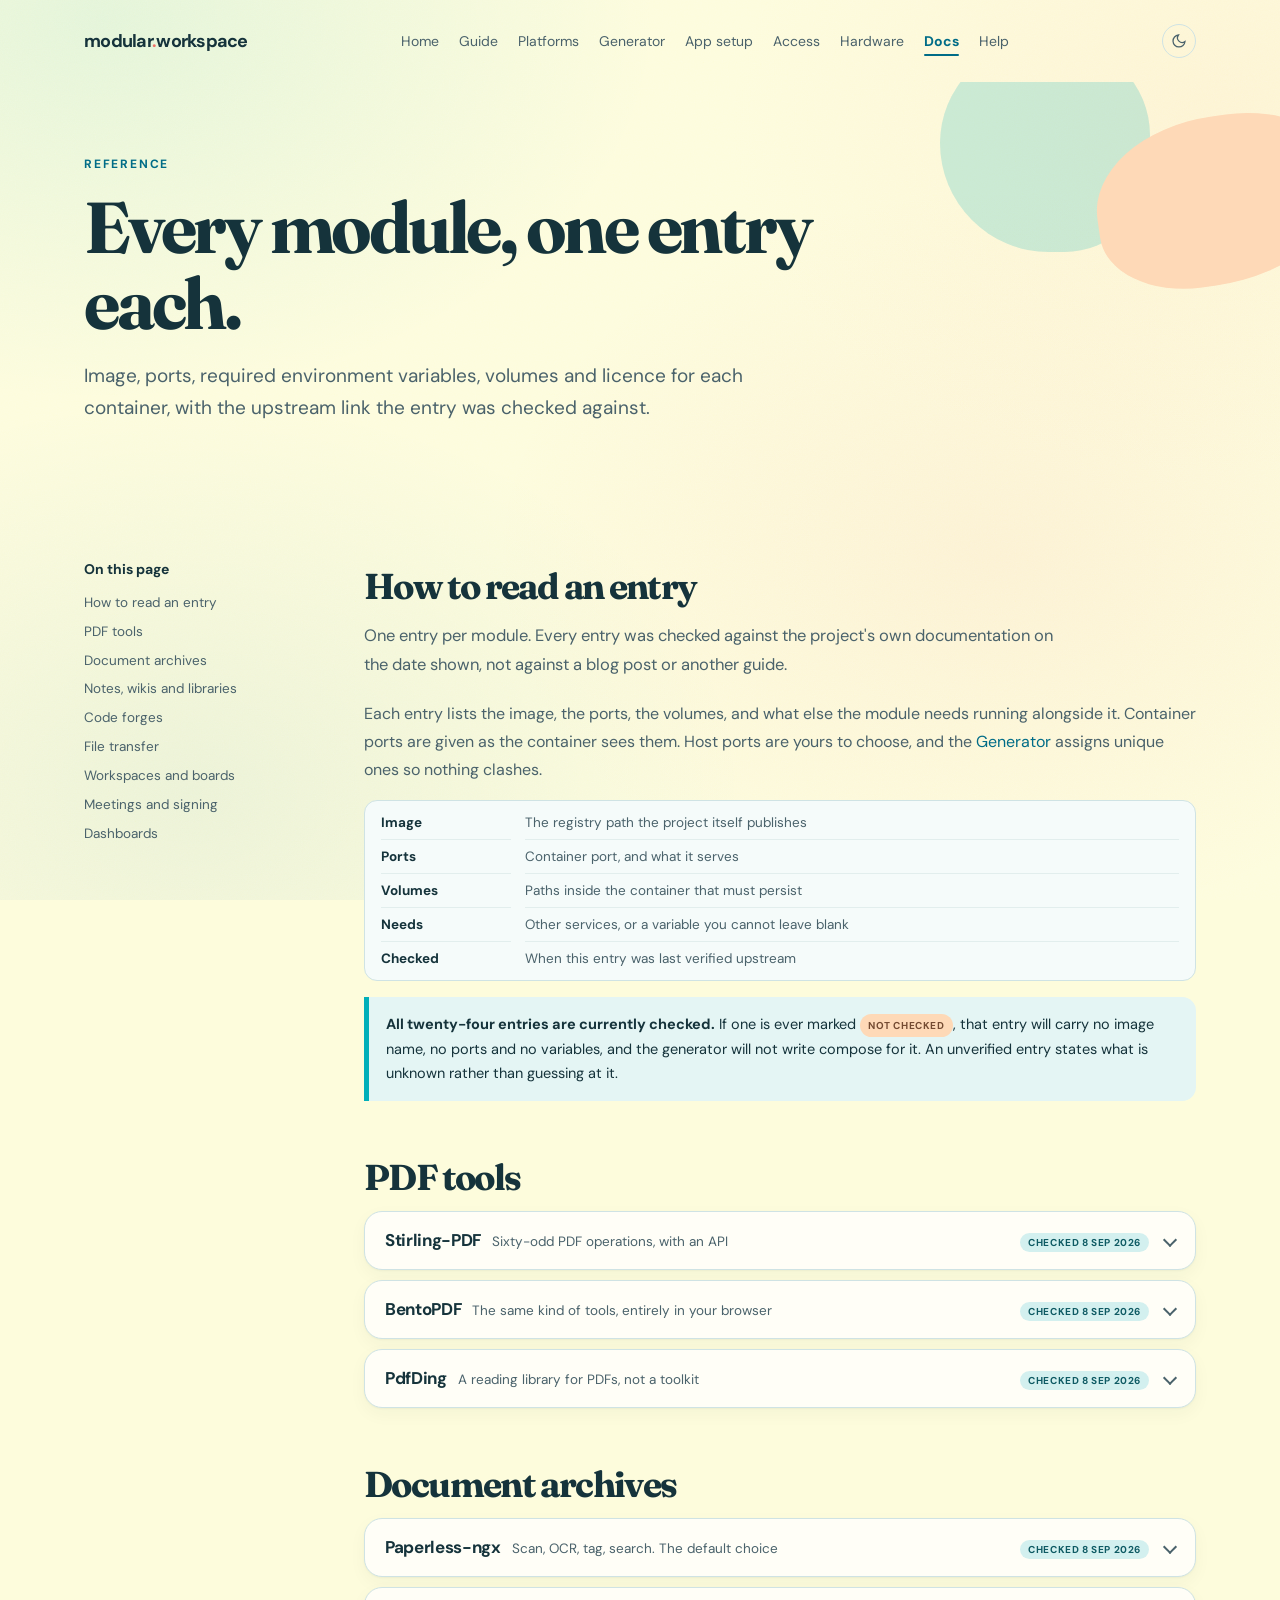
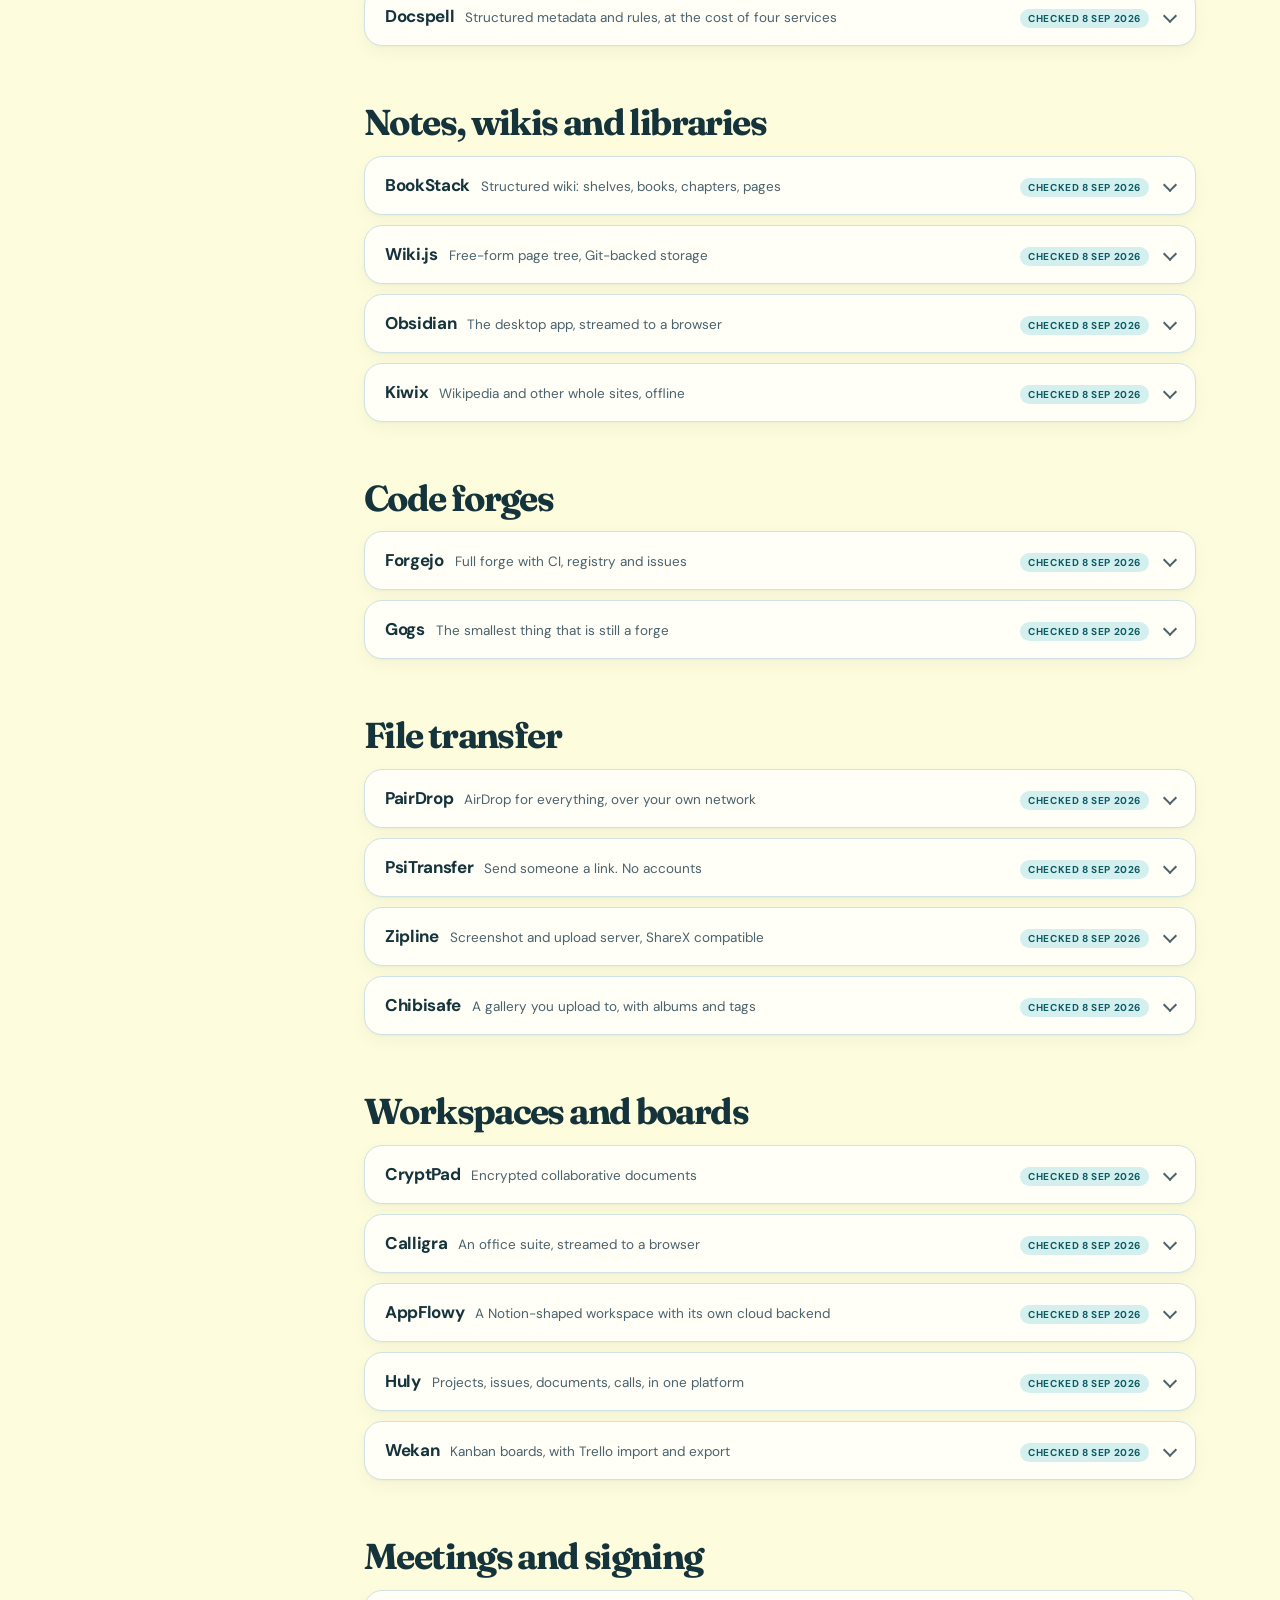
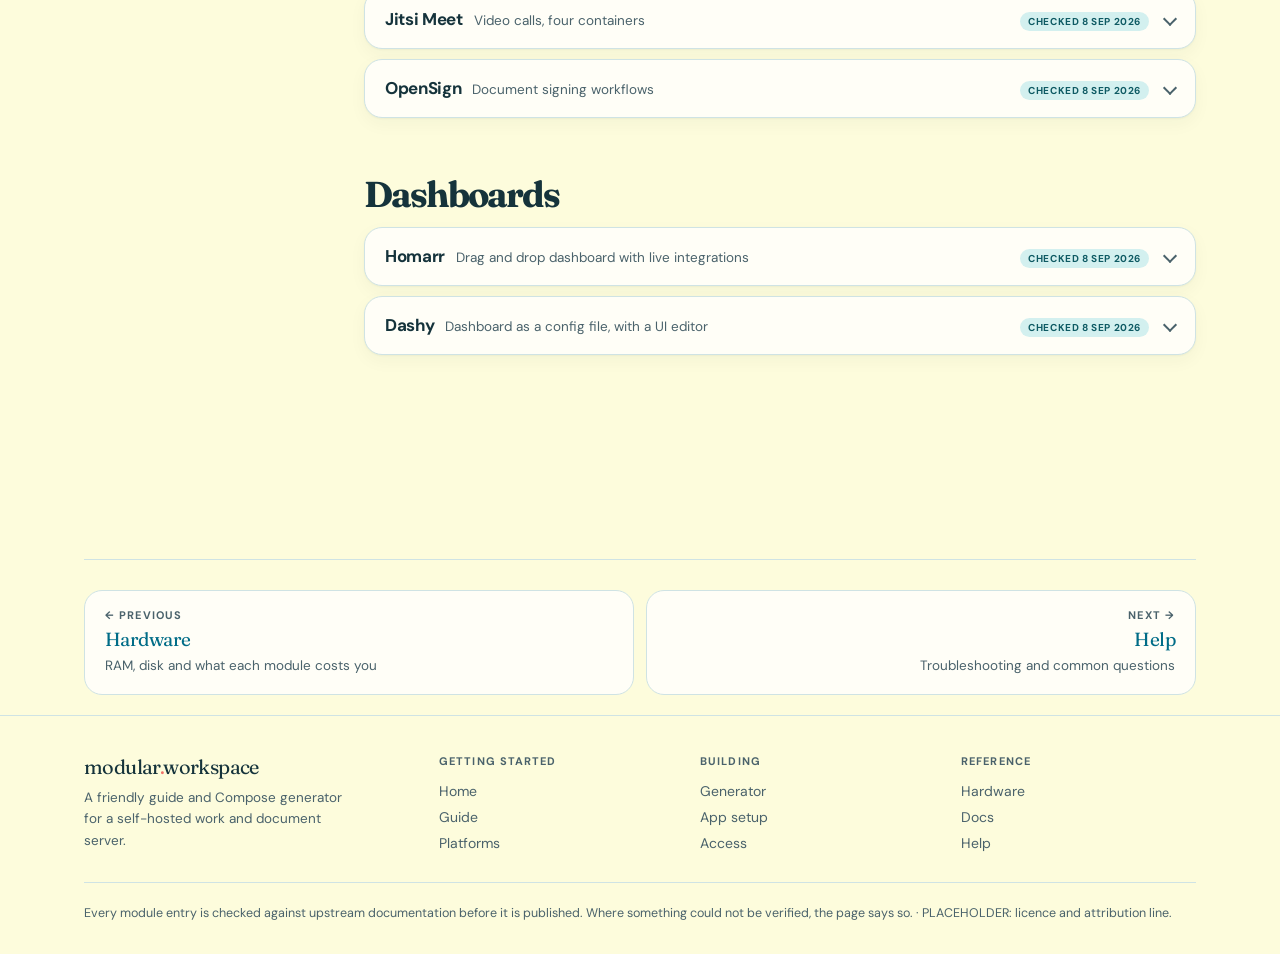
==== documentation.html @ a7542879 "Add files via upload" ====
<!doctype html>
<html lang="en">
<head>
<meta charset="utf-8"><meta name="viewport" content="width=device-width,initial-scale=1">
<title>Documentation · Modular Workspace Server</title>
<meta name="description" content="Image, ports, required environment variables, volumes and licence for each container, with the upstream link the entry was checked against.">
<link rel="canonical" href="https://USER.github.io/REPO/documentation.html">
<meta property="og:type" content="website">
<meta property="og:site_name" content="Modular Workspace Server">
<meta property="og:title" content="Documentation · Modular Workspace Server">
<meta property="og:description" content="Image, ports, required environment variables, volumes and licence for each container, with the upstream link the entry was checked against.">
<meta property="og:url" content="https://USER.github.io/REPO/documentation.html">
<meta name="twitter:card" content="summary">
<meta name="theme-color" content="#006C87">
<link rel="icon" href="data:image/svg+xml,%3Csvg xmlns='http://www.w3.org/2000/svg' viewBox='0 0 32 32'%3E%3Crect width='32' height='32' rx='8' fill='%23006C87'/%3E%3Ccircle cx='16' cy='16' r='6' fill='%23FDFCDC'/%3E%3Ccircle cx='16' cy='16' r='2.5' fill='%23F07167'/%3E%3C/svg%3E">
<script>
(function(){
  var t;
  try{ t=localStorage.getItem('mws-theme'); }catch(e){}
  if(!t) t = matchMedia('(prefers-color-scheme: dark)').matches ? 'dark' : 'light';
  document.documentElement.setAttribute('data-theme',t);
})();
</script>
<link rel="preconnect" href="https://fonts.googleapis.com">
<link rel="preconnect" href="https://fonts.gstatic.com" crossorigin>
<link rel="stylesheet" href="https://fonts.googleapis.com/css2?family=DM+Sans:wght@400;500;700&family=Fraunces:opsz,wght@9..144,700&display=swap">
<link rel="stylesheet" href="assets/site.css">
</head>
<body>
<a class="skiplink" href="#main">Skip to content</a>
<div class="wrap"><nav><a class="brand" href="index.html">modular<span>.</span>workspace</a><div class="navlinks"><a href="index.html">Home</a><a href="guide.html">Guide</a><a href="platforms.html">Platforms</a><a href="generator.html">Generator</a><a href="setup.html">App setup</a><a href="access.html">Access</a><a href="hardware.html">Hardware</a><a href="documentation.html" aria-current="page">Docs</a><a href="faq.html">Help</a></div><div class="navtools"><button class="themebtn" id="themebtn" aria-label="Switch between light and dark"><svg class="i-moon" viewBox="0 0 24 24"><path d="M21 12.8A9 9 0 1 1 11.2 3a7 7 0 0 0 9.8 9.8z"/></svg><svg class="i-sun" viewBox="0 0 24 24"><circle cx="12" cy="12" r="4"/><path d="M12 2v2M12 20v2M4.9 4.9l1.4 1.4M17.7 17.7l1.4 1.4M2 12h2M20 12h2M4.9 19.1l1.4-1.4M17.7 6.3l1.4-1.4"/></svg></button><button class="navbtn" aria-label="Menu" aria-expanded="false"><span></span><span></span><span></span></button></div></nav></div>
<section class="hero"><div class="wrap"><div class="kicker">Reference</div>
<h1>Every module, one entry each.</h1>
<p>Image, ports, required environment variables, volumes and licence for each container, with the upstream link the entry was checked against.</p></div></section>
<div class="wrap"><div class="layout">
<aside class="toc" id="toc">
<strong>On this page</strong>
<a href="#how">How to read an entry</a>
<a href="#pdf">PDF tools</a>
<a href="#archives">Document archives</a>
<a href="#knowledge">Notes, wikis and libraries</a>
<a href="#forges">Code forges</a>
<a href="#filetransfer">File transfer</a>
<a href="#workspaces">Workspaces and boards</a>
<a href="#meeting">Meetings and signing</a>
<a href="#dashboards">Dashboards</a>
</aside>
<main id="main">
<section id="how">
<h2>How to read an entry</h2>

<p class="lead">One entry per module. Every entry was checked against the
project's own documentation on the date shown, not against a blog post or
another guide.</p>

<p>Each entry lists the image, the ports, the volumes, and what else the
module needs running alongside it. Container ports are given as the container
sees them. Host ports are yours to choose, and the
<a href="generator.html">Generator</a> assigns unique ones so nothing
clashes.</p>

<div class="fields"><dl>
<dt>Image</dt><dd>The registry path the project itself publishes</dd>
<dt>Ports</dt><dd>Container port, and what it serves</dd>
<dt>Volumes</dt><dd>Paths inside the container that must persist</dd>
<dt>Needs</dt><dd>Other services, or a variable you cannot leave blank</dd>
<dt>Checked</dt><dd>When this entry was last verified upstream</dd>
</dl></div>

<div class="tip"><strong>All twenty-four entries are currently
checked.</strong> If one is ever marked <span class="pill after">not
checked</span>, that entry will carry no image name, no ports and no
variables, and the generator will not write compose for it. An unverified
entry states what is unknown rather than guessing at it.</div>
</section>

<section id="pdf">
<h2>PDF tools</h2>

<details class="app"><summary><b>Stirling-PDF</b> <span class="d">Sixty-odd
PDF operations, with an API</span> <span class="pill first">checked 8 Sep 2026</span></summary>
<div class="abody">
<div class="fields"><dl>
<dt>Image</dt><dd>docker.stirlingpdf.com/stirlingtools/stirling-pdf</dd>
<dt>Ports</dt><dd>8080, web UI and API</dd>
<dt>Volumes</dt><dd>Optional, for custom config and OCR language data</dd>
<dt>Needs</dt><dd>Nothing. Single container</dd>
<dt>Licence</dt><dd>MIT, open core</dd>
</dl></div>
<p>The only PDF tool here with a proper API, so it is the one that fits into
scripts and automation. Merge, split, OCR, convert, sign, redact, compress.</p>
<div class="warning"><strong>Read the licensing before you build a team
around it.</strong> The project moved to an open-core model. Directories
inside the repo are licensed separately from the MIT core. A maintainer
stated in 2025 that there is currently no user limit and the pricing page
claiming five users was wrong, but also that the plan is eventually to
restrict the account system to five users. Single sign-on sits in the paid
Server tier. If you need Stirling behind a login without paying, put a
forward-auth gateway in front of it.</div>
<p>Contested: one software directory lists the licence as Apache-2.0. The
repository's own LICENSE file says MIT with carve-out directories. Trust the
repository.</p>
</div>
</details>

<details class="app"><summary><b>BentoPDF</b> <span class="d">The same kind of
tools, entirely in your browser</span> <span class="pill first">checked 8 Sep 2026</span></summary>
<div class="abody">
<div class="fields"><dl>
<dt>Image</dt><dd>ghcr.io/alam00000/bentopdf-simple</dd>
<dt>Ports</dt><dd>8080, static web server</dd>
<dt>Volumes</dt><dd>None. Nothing is stored server-side</dd>
<dt>Needs</dt><dd>Nothing</dd>
<dt>Licence</dt><dd>AGPL-3.0, or a commercial licence</dd>
</dl></div>
<p>Every operation runs in the browser. Files never reach the server, which
is the whole point. That also means it can be served as plain static files
from any web server, and the container is only a convenience.</p>
<p>Use the <em>simple</em> build. Upstream describes it as the full toolset
with the marketing page removed, intended for internal deployments, and
explicitly not a feature-reduced version.</p>
<div class="tip"><strong>What you give up.</strong> No API, no scripting, no
automation, and file size is bounded by the browser's memory rather than the
server's. For a large batch job, use Stirling-PDF.</div>
</div>
</details>

<details class="app"><summary><b>PdfDing</b> <span class="d">A reading library
for PDFs, not a toolkit</span> <span class="pill first">checked 8 Sep 2026</span></summary>
<div class="abody">
<div class="fields"><dl>
<dt>Image</dt><dd>mrmn/pdfding</dd>
<dt>Ports</dt><dd>8000, web UI</dd>
<dt>Volumes</dt><dd>Media directory for the PDFs, plus the database</dd>
<dt>Needs</dt><dd>SQLite by default, PostgreSQL optional</dd>
<dt>Licence</dt><dd>GPL-3.0</dd>
</dl></div>
<p>Tags, collections, annotations, share links, and it remembers where you
stopped reading on each device. OIDC single sign-on is included rather than
paid for. There is a consume directory for adding files without the UI.</p>
<div class="warning"><strong>The GitHub repository is archived.</strong>
Development moved to Codeberg, at codeberg.org/mrmn/PdfDing. Any guide
pointing you at GitHub is pointing at a repository that has stopped moving.
</div>
</div>
</details>
</section>

<section id="archives">
<h2>Document archives</h2>

<details class="app"><summary><b>Paperless-ngx</b> <span class="d">Scan, OCR,
tag, search. The default choice</span> <span class="pill first">checked 8 Sep 2026</span></summary>
<div class="abody">
<div class="fields"><dl>
<dt>Image</dt><dd>ghcr.io/paperless-ngx/paperless-ngx</dd>
<dt>Ports</dt><dd>8000, web UI and API</dd>
<dt>Volumes</dt><dd>/usr/src/paperless/data, /media, /export and /consume</dd>
<dt>Needs</dt><dd>Redis and PostgreSQL. Gotenberg and Tika if you want office files</dd>
<dt>Required vars</dt><dd>PAPERLESS_SECRET_KEY, PAPERLESS_URL, plus the database and Redis connection</dd>
</dl></div>
<p>Drop a file in the consume directory and it is OCR'd, classified and
indexed. It learns tags and correspondents from your corrections. Everything
the UI does is available over the API.</p>
<div class="tip"><strong>Plan the consume directory first.</strong> Put it on
a share your scanner can already write to. That single decision decides
whether you actually use this.</div>
<p>Four volumes, and they are not interchangeable. <code>media</code> holds
the documents themselves, <code>data</code> holds the search index and
classifier. Back up both. <code>export</code> is where a proper document
export lands, which is the migration path off Paperless if you ever want
one.</p>
</div>
</details>

<details class="app"><summary><b>Docspell</b> <span class="d">Structured
metadata and rules, at the cost of four services</span> <span class="pill first">checked 8 Sep 2026</span></summary>
<div class="abody">
<div class="fields"><dl>
<dt>Images</dt><dd>Separate restserver and joex images, published by the project</dd>
<dt>Ports</dt><dd>7880, web UI and API</dd>
<dt>Volumes</dt><dd>Document storage plus the database and search index</dd>
<dt>Needs</dt><dd>PostgreSQL and Solr, plus a separate joex worker container</dd>
<dt>Licence</dt><dd>GPL-3.0</dd>
</dl></div>
<p>Stronger than Paperless on structured metadata: document types, folders,
permissions, and a rule-driven workflow layer with a documented API.</p>
<div class="warning"><strong>Count the containers.</strong> Docspell is
restserver plus joex plus PostgreSQL plus Solr. That is four services before
you scan anything, and Solr in particular wants memory. On a small box, run
Paperless-ngx instead.</div>
<p>Release cadence is slow but the project is not abandoned. The last tagged
release was v0.43.0 in March 2025, while pull requests were still being
merged in August 2026 and nightly builds continue. Judge it as slow rather
than dead.</p>
</div>
</details>
</section>

<section id="knowledge">
<h2>Notes, wikis and libraries</h2>

<details class="app"><summary><b>BookStack</b> <span class="d">Structured
wiki: shelves, books, chapters, pages</span> <span class="pill first">checked 8 Sep 2026</span></summary>
<div class="abody">
<div class="fields"><dl>
<dt>Image</dt><dd>lscr.io/linuxserver/bookstack</dd>
<dt>Ports</dt><dd>80, web UI</dd>
<dt>Volumes</dt><dd>/config</dd>
<dt>Needs</dt><dd>MySQL or MariaDB</dd>
<dt>Required vars</dt><dd>APP_URL, APP_KEY, DB_HOST, DB_PORT, DB_DATABASE, DB_USERNAME, DB_PASSWORD</dd>
</dl></div>
<p>The recommendation for most people who want a team wiki. The fixed
hierarchy is the feature: non-technical writers put things in the right place
without being told to. Ships on a calendar release schedule with regular
security releases.</p>
<div class="warning"><strong>APP_KEY is not optional and not free-form.</strong>
Generate it with the image itself:
<code>docker run -it --rm --entrypoint /bin/bash lscr.io/linuxserver/bookstack:latest appkey</code>.
It has the form <code>base64:</code> followed by 32 base64-encoded bytes. A
random string in that field will not work.</div>
<p>The default login is admin@admin.com with the password
<code>password</code>. Change it before anything else. If you are running
behind a reverse proxy, APP_URL must be the external URL or links and
redirects break.</p>
</div>
</details>

<details class="app"><summary><b>Wiki.js</b> <span class="d">Free-form page
tree, Git-backed storage</span> <span class="pill first">checked 8 Sep 2026</span></summary>
<div class="abody">
<div class="fields"><dl>
<dt>Image</dt><dd>ghcr.io/requarks/wiki:2</dd>
<dt>Ports</dt><dd>3000, web UI</dd>
<dt>Volumes</dt><dd>None required. Content lives in the database</dd>
<dt>Needs</dt><dd>PostgreSQL, recommended over the other supported engines</dd>
<dt>Required vars</dt><dd>DB_TYPE, DB_HOST, DB_PORT, DB_USER, DB_PASS, DB_NAME</dd>
</dl></div>
<p>More flexible than BookStack: several editor types over one page tree,
optional Git synchronisation of content, and richer search backends.</p>
<div class="warning"><strong>Pin the major tag.</strong> The project's own
documentation recommends against <code>latest</code> and tells you to use the
major version you need. Version 3 has been in alpha since October 2022 with
no announced release date, and its documentation says plainly that it is an
unstable beta which should not be installed in production. Run
<code>ghcr.io/requarks/wiki:2</code>.</div>
<p>Version 2.5.314 shipped in May 2026 and security fixes continue, but new
feature work is going into version 3. If a predictable release schedule
matters to you, that is the argument for BookStack.</p>
</div>
</details>

<details class="app"><summary><b>Obsidian</b> <span class="d">The desktop app,
streamed to a browser</span> <span class="pill first">checked 8 Sep 2026</span></summary>
<div class="abody">
<div class="fields"><dl>
<dt>Image</dt><dd>lscr.io/linuxserver/obsidian</dd>
<dt>Ports</dt><dd>3001 HTTPS, self-signed. 3000 HTTP, for use behind a proxy only</dd>
<dt>Volumes</dt><dd>/config, and a mount for your vault</dd>
<dt>Needs</dt><dd>Nothing, but see the warning</dd>
</dl></div>
<p>This is not a web application. It is the real Obsidian desktop app running
in a container and streamed to your browser through Selkies, which replaced
KasmVNC in these images. Plugins work because it is the actual app.</p>
<div class="warning"><strong>Never publish this.</strong> LinuxServer's own
documentation states that the container provides privileged access to the
host system, that the web interface includes a terminal with passwordless
sudo, and that anyone who can reach the GUI can gain root inside the
container. It tells you to treat a session like an SSH login to a machine on
your network. There is no authentication by default. Setting CUSTOM_USER and
PASSWORD gives you HTTP basic auth, which upstream describes as adequate for
a trusted LAN and nothing more. Reach it over your
<a href="access.html#vpn">VPN</a>.</div>
<p>HTTPS is required for the video and audio features to work at all, because
the browser APIs involved only run in a secure context. That is why port 3001
serves its own certificate. A reverse proxy that validates upstream
certificates will reject it, which is what port 3000 exists for.</p>
</div>
</details>

<details class="app"><summary><b>Kiwix</b> <span class="d">Wikipedia and other
whole sites, offline</span> <span class="pill first">checked 8 Sep 2026</span></summary>
<div class="abody">
<div class="fields"><dl>
<dt>Image</dt><dd>ghcr.io/kiwix/kiwix-serve</dd>
<dt>Ports</dt><dd>8080, web UI</dd>
<dt>Volumes</dt><dd>/data, holding your ZIM files</dd>
<dt>Needs</dt><dd>Nothing. The ZIM files are the whole dependency</dd>
<dt>Command</dt><dd>The ZIM files to serve, or the glob <code>'*.zim'</code></dd>
</dl></div>
<p>Serves ZIM archives with full-text search. A full English Wikipedia with
images is tens of gigabytes; the no-pictures build is far smaller. Stack
Exchange sites, Project Gutenberg and WikiHow are also available.</p>
<p>The command argument is not optional if you are serving local files.
Without it the container has nothing to serve. Quote the glob in compose, or
YAML will not pass it through as you expect.</p>
<div class="tip"><strong>Image name to watch.</strong> Some directories list
this as <code>ghcr.io/kiwix/kiwix-tools</code>, which is the bundle of
command-line tools rather than the server image. Upstream's own Docker readme
uses <code>ghcr.io/kiwix/kiwix-serve</code>.</div>
</div>
</details>
</section>

<section id="forges">
<h2>Code forges</h2>

<details class="app"><summary><b>Forgejo</b> <span class="d">Full forge with
CI, registry and issues</span> <span class="pill first">checked 8 Sep 2026</span></summary>
<div class="abody">
<div class="fields"><dl>
<dt>Image</dt><dd>codeberg.org/forgejo/forgejo:16</dd>
<dt>Ports</dt><dd>3000 web UI, 22 SSH</dd>
<dt>Volumes</dt><dd>/data</dd>
<dt>Needs</dt><dd>SQLite by default. PostgreSQL or MySQL for anything real</dd>
<dt>Required vars</dt><dd>USER_UID and USER_GID, matching the owner of your data directory</dd>
</dl></div>
<p>The recommendation of the two forges here. Forgejo Actions gives you CI
compatible with GitHub Actions workflows, there is a package registry, and it
can act as an OAuth2 provider for other services in your stack, which is
worth knowing if you want single sign-on without running a separate identity
server.</p>
<p>Governance is community-led under Codeberg e.V. Federation over ActivityPub
exists but is experimental and off by default.</p>
<div class="tip"><strong>If Codeberg is unreachable</strong>, upstream
publishes a mirror: replace codeberg.org with data.forgejo.org in the image
name.</div>
<p>Map SSH to a spare host port such as 222 rather than 22, unless you have
moved your host's own SSH daemon. Both cannot have port 22.</p>
</div>
</details>

<details class="app"><summary><b>Gogs</b> <span class="d">The smallest thing
that is still a forge</span> <span class="pill first">checked 8 Sep 2026</span></summary>
<div class="abody">
<div class="fields"><dl>
<dt>Image</dt><dd>gogs/gogs</dd>
<dt>Ports</dt><dd>3000 web UI, 22 SSH</dd>
<dt>Volumes</dt><dd>/data</dd>
<dt>Needs</dt><dd>SQLite by default, PostgreSQL or MySQL optional</dd>
<dt>Required vars</dt><dd>None. Configuration happens in a web installer on first run</dd>
</dl></div>
<p>Repositories, issues, pull requests, a wiki, webhooks, SSH and HTTP. That
is the whole scope, and it has stayed that way deliberately. It will run on
hardware where Forgejo would be uncomfortable.</p>
<p>What it does not have: built-in CI, a package registry, project boards, or
an OAuth2 provider. If you want any of those, you want Forgejo.</p>
<div class="warning"><strong>The SSH port is set during the web
installer.</strong> Whatever host port you published for 22 has to be entered
there, or clone URLs will be generated with the wrong port and SSH pushes
will fail with a confusing error.</div>
</div>
</details>
</section>

<section id="filetransfer">
<h2>File transfer</h2>

<details class="app"><summary><b>PairDrop</b> <span class="d">AirDrop for
everything, over your own network</span> <span class="pill first">checked 8 Sep 2026</span></summary>
<div class="abody">
<div class="fields"><dl>
<dt>Image</dt><dd>lscr.io/linuxserver/pairdrop</dd>
<dt>Ports</dt><dd>3000, web UI and signalling</dd>
<dt>Volumes</dt><dd>None, unless you supply a custom STUN and TURN config</dd>
<dt>Needs</dt><dd>Nothing. A coturn server if you want it working across networks</dd>
<dt>Optional vars</dt><dd>WS_FALLBACK, RATE_LIMIT, RTC_CONFIG, DEBUG_MODE</dd>
</dl></div>
<p>Open the page on two devices on the same network and they find each other.
Files go directly between browsers over WebRTC; the server only introduces
them. Nothing is stored, so there is nothing to clean up.</p>
<div class="warning"><strong>If you reach this over a VPN, read
this.</strong> Most VPN services block WebRTC entirely in order to hide your
real address, so peer discovery fails. Setting WS_FALLBACK to true fixes it,
but upstream is clear about the cost: fallback traffic is routed through the
server, is readable by the server, and uses the server's bandwidth. It is no
longer peer to peer.</div>
<p>Leave DEBUG_MODE off. Upstream says not to use it in production, because
it logs client IP addresses to standard output.</p>
<p>One naming trap. A site at pairdrop.org advertises a self-contained PHP
script with no database. That is different software with the same name. The
project this image wraps is the Node and WebRTC one, forked from Snapdrop.</p>
</div>
</details>

<details class="app"><summary><b>PsiTransfer</b> <span class="d">Send someone
a link. No accounts</span> <span class="pill first">checked 8 Sep 2026</span></summary>
<div class="abody">
<div class="fields"><dl>
<dt>Image</dt><dd>psitrax/psitransfer, also ghcr.io/psi-4ward/psitransfer</dd>
<dt>Ports</dt><dd>3000, web UI</dd>
<dt>Volumes</dt><dd>/data</dd>
<dt>Needs</dt><dd>Nothing</dd>
<dt>Optional vars</dt><dd>PSITRANSFER_ADMIN_PASS, PSITRANSFER_UPLOAD_PASS, PSITRANSFER_UPLOAD_DIR</dd>
</dl></div>
<p>The closest thing here to WeTransfer. Upload a bucket of files, set an
expiry, get a link. Resumable uploads and downloads, one-time downloads,
password-protected download lists, and everything can be pulled as a zip.</p>
<div class="warning"><strong>Chown the data directory before first
start.</strong> Upstream is explicit: the data volume needs UID 1000. Run
<code>chown -R 1000 ./data</code> or the container fails with permission
errors that do not name the cause.</div>
<p>Two different passwords, easy to confuse.
<code>PSITRANSFER_ADMIN_PASS</code> enables the <code>/admin</code> page,
which is disabled entirely until you set it.
<code>PSITRANSFER_UPLOAD_PASS</code> is what stops strangers uploading if the
instance is reachable from outside.</p>
</div>
</details>

<details class="app"><summary><b>Zipline</b> <span class="d">Screenshot and
upload server, ShareX compatible</span> <span class="pill first">checked 8 Sep 2026</span></summary>
<div class="abody">
<div class="fields"><dl>
<dt>Image</dt><dd>ghcr.io/diced/zipline</dd>
<dt>Ports</dt><dd>3000, web UI and API</dd>
<dt>Volumes</dt><dd>/zipline/uploads, /zipline/public, /zipline/themes</dd>
<dt>Needs</dt><dd>PostgreSQL</dd>
<dt>Required vars</dt><dd>DATABASE_URL and CORE_SECRET. Everything else has a default</dd>
</dl></div>
<p>Built for ShareX, Flameshot and similar tools. Dashboard, API, URL
shortener, paste bin, and embed metadata for links pasted into chat apps.</p>
<div class="warning"><strong>CORE_SECRET must be longer than 32
characters.</strong> Upstream rejects anything shorter. If you are generating
it with a password manager, quote it in the compose file so special
characters survive.</div>
<p>Version 4 was a complete rewrite and there is no in-place upgrade from
version 3. Data moves across using a built-in importer. Several variables
were renamed at the same time: CORE_DATABASE_URL became DATABASE_URL, and
CORE_HOST became CORE_HOSTNAME. Old compose files fail in confusing ways
because of this.</p>
</div>
</details>

<details class="app"><summary><b>Chibisafe</b> <span class="d">A gallery you
upload to, with albums and tags</span> <span class="pill first">checked 8 Sep 2026</span></summary>
<div class="abody">
<div class="fields"><dl>
<dt>Image</dt><dd>chibisafe/chibisafe, plus chibisafe/chibisafe-server in the split layout</dd>
<dt>Ports</dt><dd>8000 in the single-container layout, 24424 through Caddy in the split layout</dd>
<dt>Volumes</dt><dd>database, uploads and logs directories</dd>
<dt>Needs</dt><dd>Depends on layout. See below</dd>
<dt>Licence</dt><dd>MIT</dd>
</dl></div>
<p>More file hosting than file transfer. Albums, tagging, thumbnails,
shareable galleries, multi-user with permissions, and ShareX support.</p>
<div class="warning"><strong>Upstream documents two different layouts and
they disagree.</strong> The repository's compose example runs three services,
a frontend, a server, and a Caddy instance that merges them onto port 24424,
and requires you to create a Caddyfile by hand. The Docker Hub readme shows a
single container publishing 24424 to container port 8000. The volume paths
differ too: <code>/app/database</code> and friends in one,
<code>/home/node/chibisafe/database</code> in the other. Pick one source and
follow it all the way through rather than mixing them.</div>
<p>Some third-party comparisons state that Chibisafe requires PostgreSQL.
Upstream's own compose files use a local database directory instead. Where a
guide and the project disagree, the project wins.</p>
<p>Create the database, uploads and logs directories before first start.
Letting Docker create them produces permission errors.</p>
</div>
</details>
</section>

<section id="workspaces">
<h2>Workspaces and boards</h2>

<details class="app"><summary><b>CryptPad</b> <span class="d">Encrypted
collaborative documents</span> <span class="pill first">checked 8 Sep 2026</span></summary>
<div class="abody">
<div class="fields"><dl>
<dt>Image</dt><dd>cryptpad/cryptpad</dd>
<dt>Ports</dt><dd>3000 and 3003</dd>
<dt>Volumes</dt><dd>blob, block, customize, data and datastore, under /cryptpad</dd>
<dt>Needs</dt><dd>A reverse proxy, and two distinct domains</dd>
<dt>Required vars</dt><dd>CPAD_MAIN_DOMAIN and CPAD_SANDBOX_DOMAIN</dd>
</dl></div>
<p>Documents, spreadsheets, kanban and more, encrypted in the browser so the
server cannot read them. That property is also its main constraint: the
server cannot help you if you lose a key.</p>
<div class="warning"><strong>Two domains, not one.</strong> CryptPad needs a
main origin and a separate sandbox origin with restrictive
content-security-policy headers applied. Its documentation states that using
CryptPad in production without the sandboxing system may put users'
information at risk. The two values must be genuinely different origins. A
single-hostname install is not a working install.</div>
<p>The optional OnlyOffice integration is enabled by an environment variable
that the shipped compose file leaves commented out, with a note telling you
to read and accept its licence first. That comment is there deliberately.</p>
</div>
</details>

<details class="app"><summary><b>Calligra</b> <span class="d">An office suite,
streamed to a browser</span> <span class="pill first">checked 8 Sep 2026</span></summary>
<div class="abody">
<div class="fields"><dl>
<dt>Image</dt><dd>lscr.io/linuxserver/calligra</dd>
<dt>Ports</dt><dd>3001 HTTPS, self-signed. 3000 HTTP, behind a proxy only</dd>
<dt>Volumes</dt><dd>/config, and a mount for your documents</dd>
<dt>Needs</dt><dd>Nothing, but see the warning</dd>
</dl></div>
<p>The same Selkies base image as Obsidian, running KDE's office suite. Words,
Sheets, Stage and the rest, in a browser tab. Useful when you need to open a
document format nothing else handles and you do not want to install anything
locally.</p>
<div class="warning"><strong>Same exposure as Obsidian, for the same
reason.</strong> Privileged access to the host, a terminal with passwordless
sudo in the web interface, and no authentication by default. Do not publish
it. It is on the never-expose list on the
<a href="access.html#never">Access page</a>.</div>
<p>HTTPS is required for full functionality, because the browser features it
depends on do not work over plain HTTP.</p>
</div>
</details>

<details class="app"><summary><b>AppFlowy</b> <span class="d">A Notion-shaped
workspace with its own cloud backend</span> <span class="pill first">checked 8 Sep 2026</span></summary>
<div class="abody">
<div class="fields"><dl>
<dt>Deploy</dt><dd>From the AppFlowy-Cloud repository, not a single service</dd>
<dt>Ports</dt><dd>80 and 443, through its own bundled nginx</dd>
<dt>Needs</dt><dd>PostgreSQL, Redis, MinIO and GoTrue, all part of its stack</dd>
<dt>Hardware</dt><dd>4GB RAM minimum, 8GB recommended, and a real domain</dd>
</dl></div>
<p>Documents, databases, kanban boards and calendars, with polished desktop
and mobile clients that you point at your own server. AppFlowy Cloud is the
server component; the apps are where you actually work.</p>
<div class="warning"><strong>This is not a module you can drop into a
compose file.</strong> It is a multi-service stack deployed from its own
repository with its own deployment configuration. The
<a href="generator.html">Generator</a> treats it as an upstream install:
it will write you proxy configuration and notes, not an invented compose
service.</div>
<p>A domain name is required rather than recommended, because the clients
connect to a base URL and a websocket URL that have to resolve.</p>
</div>
</details>

<details class="app"><summary><b>Huly</b> <span class="d">Projects, issues,
documents, calls, in one platform</span> <span class="pill first">checked 8 Sep 2026</span></summary>
<div class="abody">
<div class="fields"><dl>
<dt>Deploy</dt><dd>From the huly-selfhost repository, with its own setup script and nginx config</dd>
<dt>Ports</dt><dd>8087 in the local quick-start</dd>
<dt>Needs</dt><dd>Many services: account, front, transactor, database, queues and more</dd>
<dt>Hardware</dt><dd>Minimum 2 vCPUs and 8GB RAM. Recommended 4 vCPUs and 16GB</dd>
</dl></div>
<p>The largest thing on this site by some distance. Project management,
issue tracking, documents, HR, and optional video calls through LiveKit.</p>
<div class="warning"><strong>Take the RAM figure literally.</strong>
Upstream warns that servers below the minimum may stop responding or fail.
Eight gigabytes is the floor, not a comfortable target. On a NAS with
soldered 4GB, this is not going to work.</div>
<p>Upgrades need attention. Moving from any 0.6.x version to 0.7.x requires
the dedicated migration steps in the project's migration guide rather than a
direct in-place upgrade. The quick-start compose is described by upstream as
intended for local testing only.</p>
</div>
</details>

<details class="app"><summary><b>Wekan</b> <span class="d">Kanban boards,
with Trello import and export</span> <span class="pill first">checked 8 Sep 2026</span></summary>
<div class="abody">
<div class="fields"><dl>
<dt>Image</dt><dd>ghcr.io/wekan/wekan, also quay.io/wekan/wekan</dd>
<dt>Ports</dt><dd>8080, web UI</dd>
<dt>Volumes</dt><dd>/data, set by WRITABLE_PATH</dd>
<dt>Needs</dt><dd>MongoDB</dd>
<dt>Required vars</dt><dd>MONGO_URL, ROOT_URL, WRITABLE_PATH</dd>
</dl></div>
<p>Boards, swimlanes, checklists, due dates and attachments, close enough to
Trello that the import works. Boards export as JSON with attachments
included, which is a real exit route rather than a claimed one. WITH_API
turns on the REST API, off by default.</p>
<div class="warning"><strong>ROOT_URL is not cosmetic.</strong> It is the
address Wekan believes it lives at. Get it wrong and logins and invite links
break in ways that look like authentication bugs. Set it to the external URL
you actually use, including the scheme.</div>
<p>Contested: the required MongoDB version. Community guides variously insist
on 4.4.x, while others run MongoDB 6 or 7 without trouble, and upstream
examples span everything from 3.2 to 4.4 depending on their age. Check the
project wiki for the version matching the Wekan release you are pulling
rather than copying a version number out of a blog post.</p>
</div>
</details>
</section>

<section id="meeting">
<h2>Meetings and signing</h2>

<details class="app"><summary><b>Jitsi Meet</b> <span class="d">Video calls,
four containers</span> <span class="pill first">checked 8 Sep 2026</span></summary>
<div class="abody">
<div class="fields"><dl>
<dt>Images</dt><dd>jitsi/web, jitsi/prosody, jitsi/jicofo, jitsi/jvb</dd>
<dt>Ports</dt><dd>8443 HTTPS and 8000 HTTP by default, plus 10000/udp and 4443/tcp for media</dd>
<dt>Volumes</dt><dd>A config tree you create by hand before first start</dd>
<dt>Needs</dt><dd>A real domain, and UDP reaching the videobridge</dd>
<dt>Required vars</dt><dd>PUBLIC_URL, plus the passwords generated by the project's script</dd>
</dl></div>
<p>Four services: the web UI, an XMPP server, a conference focus component,
and the videobridge that actually moves the media. Optional add-ons for SIP
and recording are separate compose files layered on top.</p>
<div class="warning"><strong>Do not clone the repository.</strong> Upstream
says explicitly to download and extract the latest release instead. Then copy
env.example to .env and run the project's own gen-passwords.sh, which
generates every required secret with openssl and rewrites .env in place. Do
not invent these passwords yourself; the components have to agree on
them.</div>
<p>You also have to create the config directories before the first start, or
the containers have nowhere to write. Upstream gives the exact mkdir line,
covering web, transcripts, prosody config and plugins, jicofo, jvb, jigasi
and jibri.</p>
<div class="warning"><strong>Plain HTTP will appear to work and then
fail.</strong> Port 8000 exists for reverse-proxy setups only. Reaching Jitsi
directly over HTTP produces camera and microphone errors, because the browser
APIs it needs are only available in a secure context. Also set PUBLIC_URL to
the real domain for any deployment that is not a local test.</div>
<p>The firewall rules differ from everything else on this site. Media needs
10000/udp open, and 4443/tcp for the case where UDP is blocked at the
client's end. A reverse proxy alone does not carry that traffic.</p>
</div>
</details>

<details class="app"><summary><b>OpenSign</b> <span class="d">Document signing
workflows</span> <span class="pill first">checked 8 Sep 2026</span></summary>
<div class="abody">
<div class="fields"><dl>
<dt>Images</dt><dd>opensign/opensignserver and opensign/opensign, plus MongoDB and Caddy</dd>
<dt>Ports</dt><dd>3000 client, 8080 server, 3001 through the bundled Caddy</dd>
<dt>Volumes</dt><dd>/usr/src/app/files for documents, plus the MongoDB data volume</dd>
<dt>Needs</dt><dd>MongoDB, an SMTP server, and a signing certificate</dd>
<dt>Required vars</dt><dd>PUBLIC_URL, SERVER_URL, MONGODB_URI, MASTER_KEY, PARSE_MOUNT, SMTP settings, PFX_BASE64</dd>
</dl></div>
<p>Send a document, place fields, collect signatures, keep an audit trail.
Deployed from upstream's own compose file and Caddyfile rather than a service
you write yourself, with configuration in a .env.prod file.</p>
<div class="warning"><strong>Configure SMTP before you invite anyone.</strong>
Email is not optional here. Without a working mail adapter, account
verification and password resets fail with an error that does not explain
itself, and a signing request nobody can be notified about is not a signing
workflow.</div>
<p>MASTER_KEY is described by upstream as the key that allows access to all
the data. Treat it as the most sensitive value in your whole stack, keep it
out of version control, and do not reuse it anywhere. PARSE_MOUNT should be
left at /app; upstream says not to change it.</p>
<p>PFX_BASE64 holds the signing certificate. Upstream's example file ships a
sample certificate, which is fine for trying it out and wrong for anything
you would actually rely on.</p>
</div>
</details>
</section>

<section id="dashboards">
<h2>Dashboards</h2>

<details class="app"><summary><b>Homarr</b> <span class="d">Drag and drop
dashboard with live integrations</span> <span class="pill first">checked 8 Sep 2026</span></summary>
<div class="abody">
<div class="fields"><dl>
<dt>Image</dt><dd>ghcr.io/homarr-labs/homarr</dd>
<dt>Ports</dt><dd>7575, web UI</dd>
<dt>Volumes</dt><dd>/appdata. Optionally the Docker socket</dd>
<dt>Needs</dt><dd>Nothing. It bundles its own database</dd>
<dt>Required vars</dt><dd>SECRET_ENCRYPTION_KEY, a 64-character hex string</dd>
</dl></div>
<p>You build the board in the browser rather than in a file. Tiles pull live
data from services you point them at, and it ships its own user accounts and
login, so it does not need an auth layer bolted on.</p>
<div class="warning"><strong>Keep the encryption key.</strong> It encrypts
every stored integration credential. Generate it with
<code>openssl rand -hex 32</code>, store it outside version control, and do
not rotate it casually: change it and every saved credential becomes
undecryptable, so you re-enter all of them.</div>
<p>The Docker socket mount is what gives you container status, and it is
optional. Mount it read only if you mount it at all, and understand that read
only limits the damage rather than removing it. The socket is root on the
host in practical terms.</p>
<p>The version 1 rewrite changed the architecture and required manual
reconfiguration for people upgrading from earlier versions.</p>
</div>
</details>

<details class="app"><summary><b>Dashy</b> <span class="d">Dashboard as a
config file, with a UI editor</span> <span class="pill first">checked 8 Sep 2026</span></summary>
<div class="abody">
<div class="fields"><dl>
<dt>Image</dt><dd>lissy93/dashy, also ghcr.io/lissy93/dashy</dd>
<dt>Ports</dt><dd>8080, web UI</dd>
<dt>Volumes</dt><dd>/app/user-data, holding conf.yml and any icons or themes</dd>
<dt>Needs</dt><dd>Nothing</dd>
<dt>Licence</dt><dd>MIT</dd>
</dl></div>
<p>Your whole dashboard is one YAML file, which means it lives in Git next to
your compose file and is restored by copying a file. There is a UI editor
too, so you are not forced into a text editor. Status checks per tile, and a
large theme collection.</p>
<div class="warning"><strong>Two breaking changes to know about.</strong>
Version 3 moved the config from <code>/app/public/conf.yml</code> to
<code>/app/user-data/conf.yml</code> and changed the container port from 80
to 8080 so the image could run as non-root. Version 4 removed the
<code>build-and-start</code> entrypoint; compose files that override the
command crash on start until changed to <code>node server.js</code>. Older
guides still show all three of the old values.</div>
<p>Actively released through 2026, on the 4.5.x line as of August.</p>
</div>
</details>
</section>

</main>
</div></div>
<div class="wrap"><div class="pager">
<a class="prev" href="hardware.html"><span class="dir">← Previous</span><span class="ttl">Hardware</span><span class="sub">RAM, disk and what each module costs you</span></a>
<a class="next" href="faq.html"><span class="dir">Next →</span><span class="ttl">Help</span><span class="sub">Troubleshooting and common questions</span></a>
</div></div>
<footer class="sitefoot"><div class="wrap">
<div class="footgrid">
<div class="footbrand"><div class="fb">modular<span style="color:var(--coral)">.</span>workspace</div>
<p>A friendly guide and Compose generator for a self-hosted work and document server.</p></div>
<div class="footcol"><b>Getting started</b><a href="index.html">Home</a><a href="guide.html">Guide</a><a href="platforms.html">Platforms</a></div>
<div class="footcol"><b>Building</b><a href="generator.html">Generator</a><a href="setup.html">App setup</a><a href="access.html">Access</a></div>
<div class="footcol"><b>Reference</b><a href="hardware.html">Hardware</a><a href="documentation.html">Docs</a><a href="faq.html">Help</a></div>
</div>
<div class="footbase">Every module entry is checked against upstream documentation before it is published. Where something could not be verified, the page says so. · PLACEHOLDER: licence and attribution line.</div>
</div></footer>
<script src="assets/site.js"></script>
</body></html>
---- assets/site.css ----
:root{--on-accent:#FDFCDC;--accent-fg:#FDFCDC;--surface:#fffef7;--tint-teal:#eaf8f7;--tint-peach:#fff6ee;--tint-soft:#f5fbfa;
  --warn-bg:#fff0e3;--tip-bg:#e4f5f4;--line-teal:#a9dde0;--line-peach:#f4d3b6;
  --code-fg:#0e5a63;--code-bg:#15333b;--code-txt:#fdfcdc;--code-cm:#8fb3ae;
  --pill-teal-bg:#d3f0ef;--pill-coral-bg:#ffe0dc;--pill-peach-bg:#FED9B7;--pill-peach-fg:#744b32;--pill-coral-fg:#96382f;
  --ok:#2d785a;--bad:#b0463c;--warnfg:#905f28;--blue-hover:#005b73;
  --shadow:rgba(21,51,59,.045);--blob-a:var(--peach);--blob-b:rgba(0,175,185,.20);
  --blue:#006C87;--teal:#00AFB9;--cream:#FDFCDC;--peach:#FED9B7;--coral:#F07167;--ink:#15333b;--muted:#4a626b;--white:#fffef7;--line:#cfe3e4}
*{box-sizing:border-box}html{scroll-behavior:smooth}
body{margin:0;color:var(--ink);font-family:"DM Sans",sans-serif;
  background-color:var(--cream);
  background-image:
    url("data:image/svg+xml,%3Csvg xmlns='http://www.w3.org/2000/svg' width='220' height='220'%3E%3Cfilter id='g'%3E%3CfeTurbulence type='fractalNoise' baseFrequency='0.85' numOctaves='4' stitchTiles='stitch'/%3E%3C/filter%3E%3Crect width='220' height='220' filter='url(%23g)' opacity='0.5'/%3E%3C/svg%3E"),
    radial-gradient(ellipse 900px 620px at 8% 2%,rgba(0,175,185,.10),transparent 62%),
    radial-gradient(ellipse 760px 540px at 95% 14%,rgba(254,217,183,.26),transparent 64%),
    radial-gradient(ellipse 820px 600px at 78% 62%,rgba(240,113,103,.08),transparent 62%),
    radial-gradient(ellipse 900px 640px at 15% 88%,rgba(0,108,135,.07),transparent 62%);
  background-repeat:repeat,no-repeat,no-repeat,no-repeat,no-repeat;
  background-size:220px 220px,auto,auto,auto,auto;
  background-attachment:fixed;background-blend-mode:soft-light,normal,normal,normal,normal}
a{color:var(--blue);text-decoration:none}a:hover{color:var(--coral);text-decoration:underline}
.wrap{max-width:1160px;margin:auto;padding:0 24px}
nav{height:82px;display:flex;align-items:center;justify-content:space-between;position:relative}
.brand{font-weight:700;font-size:18px;letter-spacing:-.04em;color:var(--ink)}.brand span{color:var(--coral)}
.navlinks{display:flex;gap:20px;color:var(--muted);font-size:14px}.navlinks a{color:var(--muted)}.navlinks a:hover{color:var(--blue)}
.navbtn{display:none;background:none;border:1px solid var(--line);border-radius:10px;padding:8px 11px;cursor:pointer;font:inherit;color:var(--ink);line-height:1}
.navbtn span{display:block;width:17px;height:2px;background:var(--ink);border-radius:2px;margin:3px 0;transition:.2s}
h1,h2,h3{font-family:Fraunces,serif;letter-spacing:-.045em;line-height:1.05}
.hero{padding:74px 0 50px;position:relative;overflow:hidden;--hero2:rgba(0,175,185,.20)}
.hero:after{content:"";position:absolute;width:250px;height:168px;background:var(--peach);border-radius:54% 46% 60% 40%;right:-66px;top:34px;transform:rotate(-8deg);z-index:-1}
.hero:before{content:"";position:absolute;width:210px;height:210px;border-radius:52% 48% 44% 56%;background:var(--hero2);right:130px;top:-40px;z-index:-2}
.kicker{text-transform:uppercase;letter-spacing:.15em;font-size:12px;font-weight:700;color:var(--blue)}
h1{font-size:clamp(44px,7vw,72px);max-width:840px;margin:18px 0}
.hero p{font-size:19px;line-height:1.7;color:var(--muted);max-width:700px}
p,li{color:var(--muted);line-height:1.75}ul,ol{padding-left:22px}li{margin-bottom:5px}
code{font-family:ui-monospace,SFMono-Regular,Menlo,monospace;font-size:.87em;background:var(--tint-teal);padding:2px 6px;border-radius:6px;color:var(--code-fg);word-break:break-word}
pre{background:#15333b;color:#fdfcdc;padding:17px;border-radius:14px;overflow:auto;line-height:1.7;font-size:12.5px;font-family:ui-monospace,SFMono-Regular,Menlo,monospace;margin:14px 0}
pre .cm{color:#8fb3ae}pre .hl{color:var(--peach)}
.layout{display:grid;grid-template-columns:230px minmax(0,1fr);gap:50px;padding:8px 0 90px}
.toc{position:sticky;top:22px;height:max-content;max-height:calc(100vh - 44px);overflow:auto}
.toc strong{display:block;margin-bottom:11px;font-size:14px;color:var(--ink)}
.toc a{display:block;padding:5px 0;color:var(--muted);font-size:13.5px;line-height:1.4}
.toc a:hover{color:var(--blue)}.toc a.on{color:var(--blue);font-weight:700}
.toc hr{border:0;border-top:1px solid var(--line);margin:12px 0}
section{scroll-margin-top:22px;margin-bottom:58px}
h2{font-size:36px;margin:8px 0 14px}h3{font-size:23px;margin:32px 0 10px}
h4{font-family:"DM Sans";font-size:16px;font-weight:700;letter-spacing:-.02em;color:var(--ink);margin:22px 0 7px}
.lead{font-size:16.5px;color:var(--muted);line-height:1.75;max-width:690px;margin-bottom:20px}
.card{background:var(--white);border:1px solid var(--line);border-radius:20px;padding:22px;margin:18px 0;box-shadow:0 1px 2px rgba(21,51,59,.04),0 6px 18px rgba(21,51,59,.045)}
.card.teal{background:var(--tint-teal);border-color:var(--line-teal)}.card.peach{background:var(--tint-peach);border-color:var(--line-peach)}
.card strong{color:var(--ink)}
.warning{border-left:5px solid var(--coral);background:var(--warn-bg);padding:15px 17px;border-radius:0 14px 14px 0;margin:16px 0;font-size:14.5px;line-height:1.7}
.tip{border-left:5px solid var(--teal);background:var(--tip-bg);padding:15px 17px;border-radius:0 14px 14px 0;margin:16px 0;font-size:14.5px;line-height:1.7}
.warning strong,.tip strong{color:var(--ink)}
.tbl{background:var(--white);border:1px solid var(--line);border-radius:16px;overflow:hidden;margin:16px 0;box-shadow:0 1px 2px rgba(21,51,59,.04)}
.tbl table{width:100%;border-collapse:collapse;font-size:13.5px}
.tbl th{text-align:left;padding:12px 15px;font-size:10.5px;text-transform:uppercase;letter-spacing:.1em;color:var(--blue);background:var(--tint-teal);font-weight:700}
.tbl td{padding:11px 15px;border-top:1px solid var(--line);color:var(--muted);vertical-align:top}
.tbl td:first-child{font-weight:700;color:var(--ink);white-space:nowrap}
.yes{color:var(--ok);font-weight:700}.no{color:var(--bad);font-weight:700}.part{color:var(--warnfg);font-weight:700}
details.app{background:var(--white);border:1px solid var(--line);border-radius:18px;margin-bottom:10px;overflow:hidden;box-shadow:0 1px 2px rgba(21,51,59,.04),0 6px 18px rgba(21,51,59,.04)}
details.app[open]{border-color:var(--line-teal)}
details.app summary{cursor:pointer;padding:17px 46px 17px 20px;list-style:none;position:relative;display:flex;align-items:baseline;gap:11px;flex-wrap:wrap}
details.app summary::-webkit-details-marker{display:none}
details.app summary:after{content:"";position:absolute;right:20px;top:23px;width:8px;height:8px;border-right:2px solid var(--muted);border-bottom:2px solid var(--muted);transform:rotate(45deg);transition:.2s}
details.app[open] summary:after{transform:rotate(-135deg);top:26px}
details.app summary b{font-size:17px;letter-spacing:-.02em;color:var(--ink)}
details.app summary .d{font-size:13.5px;color:var(--muted);flex:1;min-width:170px}
.pill{display:inline-block;font-size:10px;font-weight:700;padding:3px 8px;border-radius:999px;text-transform:uppercase;letter-spacing:.06em}
.pill.first{background:var(--pill-teal-bg);color:var(--code-fg)}.pill.after{background:var(--pill-peach-bg);color:var(--pill-peach-fg)}
.abody{padding:0 20px 20px;border-top:1px solid var(--line);padding-top:16px}
.abody p,.abody li{font-size:14.5px}
.steps{counter-reset:st;list-style:none;padding:0;margin:14px 0}
.steps>li{counter-increment:st;position:relative;padding:0 0 14px 36px;font-size:14.5px;line-height:1.7}
.steps>li:before{content:counter(st);position:absolute;left:0;top:1px;width:24px;height:24px;border-radius:50%;background:var(--tint-teal);border:1px solid var(--line-teal);color:var(--blue);font-size:12px;font-weight:700;display:grid;place-items:center}
.steps ul{margin:7px 0 0}
.fields{background:var(--tint-soft);border:1px solid var(--line);border-radius:13px;padding:5px 16px;margin:12px 0}
.fields dl{margin:0;display:grid;grid-template-columns:minmax(130px,auto) 1fr;gap:0 14px}
.fields dt{font-weight:700;color:var(--ink);font-size:13.5px;padding:8px 0;border-bottom:1px solid #e2eeed}
.fields dd{margin:0;font-size:13.5px;color:var(--muted);padding:8px 0;border-bottom:1px solid #e2eeed}
.fields dl>dt:last-of-type,.fields dl>dd:last-of-type{border-bottom:0}
.btn{display:inline-block;border-radius:999px;padding:12px 20px;font-weight:700;font-size:14.5px;background:var(--blue);color:#fff}
.btn:hover{background:var(--blue-hover);color:#fff;text-decoration:none}
.btn.ghost{background:transparent;border:1px solid var(--line);color:var(--ink)}
.btn.ghost:hover{border-color:var(--teal);color:var(--blue);background:transparent}
footer{border-top:1px solid var(--line);padding:25px 0;color:var(--muted);font-size:13px}
@media(max-width:900px){
.navbtn{display:block}
.navlinks{display:none;position:absolute;top:66px;right:0;left:0;background:var(--white);border:1px solid var(--line);border-radius:16px;flex-direction:column;gap:0;padding:8px;z-index:60;box-shadow:0 10px 30px rgba(21,51,59,.09)}
.navopen .navlinks{display:flex}
.navlinks a{padding:11px 13px;border-radius:10px;font-size:15px}
.layout{grid-template-columns:1fr;gap:0}.toc{position:static;max-height:none;margin-bottom:32px}
h2{font-size:29px}.hero:before{display:none}
.fields dl{grid-template-columns:1fr}
.fields dt{border-bottom:0;padding-bottom:0}
}
@media(max-width:520px){.tbl{overflow-x:auto}}
@media print{body{background-image:none}}

/* ── dark theme ─────────────────────────────────────────────────────
   Same hues, inverted. Every pairing here clears WCAG AA.            */
html[data-theme="dark"]{
  --cream:#0d1a1f;--ink:#eef7f5;--muted:#c3d6d9;--white:#132a31;--surface:#132a31;
  --line:#23434c;--blue:#6ec9d6;--blue-hover:#8fdae5;--teal:#00AFB9;--accent-fg:#07222a;
  --tint-teal:#12313a;--tint-peach:#2e2118;--tint-soft:#102a31;
  --warn-bg:#33201c;--tip-bg:#12313a;--line-teal:#2c5560;--line-peach:#4a3526;
  --code-fg:#8fdae5;--code-bg:#08151a;--code-txt:#dfeef0;--code-cm:#7fa8a4;
  --pill-teal-bg:#164048;--pill-coral-bg:#43231f;--pill-peach-bg:#4a3526;--pill-peach-fg:#e8c09a;--pill-coral-fg:#f6a89f;
  --ok:#6cc79b;--bad:#f2857a;--warnfg:#e0b06a;
  --shadow:rgba(0,0,0,.30);--blob-a:rgba(254,217,183,.13);--blob-b:rgba(0,175,185,.10);
  color-scheme:dark;
}
html[data-theme="dark"] body{
  background-image:
    url("data:image/svg+xml,%3Csvg xmlns='http://www.w3.org/2000/svg' width='220' height='220'%3E%3Cfilter id='g'%3E%3CfeTurbulence type='fractalNoise' baseFrequency='0.85' numOctaves='4' stitchTiles='stitch'/%3E%3C/filter%3E%3Crect width='220' height='220' filter='url(%23g)' opacity='0.32'/%3E%3C/svg%3E"),
    radial-gradient(ellipse 900px 620px at 8% 2%,rgba(0,175,185,.09),transparent 62%),
    radial-gradient(ellipse 760px 540px at 95% 14%,rgba(254,217,183,.07),transparent 64%),
    radial-gradient(ellipse 820px 600px at 78% 62%,rgba(240,113,103,.06),transparent 62%),
    radial-gradient(ellipse 900px 640px at 15% 88%,rgba(110,201,214,.06),transparent 62%);
  background-blend-mode:overlay,normal,normal,normal,normal;
}
html[data-theme="dark"] .hero:after{background:var(--blob-a)}
html[data-theme="dark"] .hero:before{background:var(--blob-b)}
html[data-theme="dark"] .generator{background:#0f2830}
html[data-theme="dark"] .btn{background:var(--blue);color:#08151a}
html[data-theme="dark"] .btn:hover{background:var(--blue-hover);color:#08151a}
html[data-theme="dark"] .generator .btn{background:var(--blue);color:#08151a}
html[data-theme="dark"] pre{border:1px solid var(--line)}
html[data-theme="dark"] img{opacity:.92}

/* ── shared chrome ──────────────────────────────────────────────────── */
.navlinks a[aria-current="page"]{color:var(--blue);font-weight:700;position:relative}
.navlinks a[aria-current="page"]:after{content:"";position:absolute;left:0;right:0;bottom:-6px;height:2px;background:var(--blue);border-radius:2px}
.navtools{display:flex;align-items:center;gap:10px}
.themebtn{background:none;border:1px solid var(--line);border-radius:999px;width:34px;height:34px;
  cursor:pointer;color:var(--muted);display:grid;place-items:center;padding:0;flex-shrink:0;transition:.15s}
.themebtn:hover{border-color:var(--teal);color:var(--blue)}
.themebtn svg{width:16px;height:16px;fill:none;stroke:currentColor;stroke-width:1.9;stroke-linecap:round}
html[data-theme="dark"] .themebtn .i-sun{display:block}
html[data-theme="dark"] .themebtn .i-moon{display:none}
.themebtn .i-sun{display:none}
.themebtn .i-moon{display:block}

/* next / previous pager */
.pager{display:grid;gap:12px;margin:56px 0 10px;padding-top:30px;border-top:1px solid var(--line)}
@media(min-width:760px){.pager{grid-template-columns:1fr 1fr}}
.pager a{display:block;background:var(--surface);border:1px solid var(--line);border-radius:18px;
  padding:17px 20px;text-decoration:none;transition:.15s}
.pager a:hover{border-color:var(--teal);transform:translateY(-1px);text-decoration:none}
.pager .dir{font-size:11px;font-weight:700;text-transform:uppercase;letter-spacing:.1em;color:var(--muted);display:block;margin-bottom:5px}
.pager .ttl{font-family:Fraunces,serif;font-size:19px;letter-spacing:-.03em;color:var(--blue);display:block;margin-bottom:3px}
.pager .sub{font-size:13.5px;color:var(--muted);line-height:1.5}
.pager .prev{text-align:left}
@media(min-width:760px){.pager .next{text-align:right}}

/* site footer */
.sitefoot{border-top:1px solid var(--line);margin-top:20px;padding:38px 0 30px}
.footgrid{display:grid;gap:26px;margin-bottom:26px}
@media(min-width:720px){.footgrid{grid-template-columns:1.4fr 1fr 1fr 1fr}}
.footbrand .fb{font-family:Fraunces,serif;font-size:20px;letter-spacing:-.03em;color:var(--ink)}
.footbrand p{font-size:13.5px;margin:8px 0 0;max-width:270px;line-height:1.6}
.footcol b{display:block;font-size:11px;text-transform:uppercase;letter-spacing:.1em;color:var(--muted);margin-bottom:10px}
.footcol a{display:block;font-size:14px;padding:4px 0;color:var(--muted)}
.footcol a:hover{color:var(--blue)}
.footbase{border-top:1px solid var(--line);padding-top:20px;font-size:12.5px;color:var(--muted);line-height:1.7}

/* The theme toggle now sits beside the menu button, so the dropdown must
   clear both and the tools row must stay visible on small screens. */
@media(max-width:900px){
  .navtools{gap:8px}
  .navlinks{top:70px}
  .navlinks a[aria-current="page"]:after{display:none}
  .navlinks a[aria-current="page"]{background:var(--tint-teal)}
}

/* surfaces that were still hardcoded light */
html[data-theme="dark"] details.qa[open]{background:#16333b}
html[data-theme="dark"] .tbl tr:nth-child(even) td{background:rgba(255,255,255,.022)}
html[data-theme="dark"] pre{background:var(--code-bg)}
html[data-theme="dark"] .sbox:before{border-color:var(--muted)}
html[data-theme="dark"] .sbox:after{background:var(--muted)}
html[data-theme="dark"] .genout{background:#08151a}
html[data-theme="dark"] .outwrap,html[data-theme="dark"] .outbar{background:#08151a}
html[data-theme="dark"] .outbar{border-bottom:1px solid var(--line)}
html[data-theme="dark"] .qs-step pre,html[data-theme="dark"] .dcard pre,
html[data-theme="dark"] .stp pre{background:var(--code-bg)}
html[data-theme="dark"] .chip.on,html[data-theme="dark"] .stepbtn.on,
html[data-theme="dark"] .pbtn.on{color:#08151a}
html[data-theme="dark"] .qs-step:before,html[data-theme="dark"] .stp:before{color:#08151a}
html[data-theme="dark"] .steps>li:before{background:var(--tint-teal);color:var(--blue);border-color:var(--line-teal)}
html[data-theme="dark"] .dbadge{color:#08151a}
html[data-theme="dark"] .secretval{background:var(--tint-teal);color:var(--ink)}
html[data-theme="dark"] .util,html[data-theme="dark"] .mod,html[data-theme="dark"] .opt,
html[data-theme="dark"] .pick,html[data-theme="dark"] .price,html[data-theme="dark"] .prov,
html[data-theme="dark"] .aidcard,html[data-theme="dark"] .mini,html[data-theme="dark"] .dcard,
html[data-theme="dark"] details.app,html[data-theme="dark"] details.m,
html[data-theme="dark"] .side,html[data-theme="dark"] .qs-done,
html[data-theme="dark"] .qs-need,html[data-theme="dark"] .spec div,
html[data-theme="dark"] .fields,html[data-theme="dark"] .flow span,
html[data-theme="dark"] .stacklist li{background:var(--surface);border-color:var(--line)}
html[data-theme="dark"] .mod.on,html[data-theme="dark"] .tg.on,
html[data-theme="dark"] .qs-next a,html[data-theme="dark"] .aidcard.teal,
html[data-theme="dark"] .dcard-lead{background:var(--tint-teal);border-color:var(--line-teal)}
html[data-theme="dark"] .mod.auto,html[data-theme="dark"] .dcard:nth-child(3){background:var(--tint-peach);border-color:var(--line-peach)}
html[data-theme="dark"] .cyc>.card:nth-of-type(3n+2){background:var(--tint-teal);border-color:var(--line-teal)}
html[data-theme="dark"] .cyc>.card:nth-of-type(3n){background:var(--tint-peach);border-color:var(--line-peach)}
html[data-theme="dark"] .genfacts div{background:rgba(255,255,255,.07);border-color:rgba(255,255,255,.13)}
html[data-theme="dark"] .head{background:var(--tint-teal);border-color:var(--line-teal)}

/* Pills keep a fixed light background, so their dark-mode surface must be
   set explicitly or the label becomes invisible against it. */
html[data-theme="dark"] .tag,
html[data-theme="dark"] .pill,
html[data-theme="dark"] .pill.mod,
html[data-theme="dark"] .pill.after,
html[data-theme="dark"] .v-ok,
html[data-theme="dark"] .vi.warn,
html[data-theme="dark"] .mod .flag.auto,
html[data-theme="dark"] .hw-badge{
  background:#4a3526;color:#f0cfa8;border-color:#5d452f}
html[data-theme="dark"] .pill.easy,
html[data-theme="dark"] .pill.first,
html[data-theme="dark"] .pill.teal,
html[data-theme="dark"] .v-best,
html[data-theme="dark"] .t-cyan{background:#164048;color:#9fe0e6}
html[data-theme="dark"] .pill.adv,
html[data-theme="dark"] .pill.w,
html[data-theme="dark"] .v-meh,
html[data-theme="dark"] .mod .flag,
html[data-theme="dark"] .tag.w{background:#43231f;color:#f8b4ab}
html[data-theme="dark"] .stepbtn .n{background:#164048;color:#9fe0e6}
html[data-theme="dark"] .stepbtn.on .n{background:rgba(0,0,0,.28);color:#08151a}
html[data-theme="dark"] .dsteps li:before{background:var(--surface);color:var(--blue);border-color:var(--line-teal)}

/* ── keyboard and motion ────────────────────────────────────────────
   Visible focus everywhere: the generator, the collapsible steps and
   the FAQ search are all keyboard-operable and were previously
   impossible to navigate by sight.                                    */
:focus-visible{outline:3px solid var(--blue);outline-offset:3px;border-radius:4px}
a:focus-visible,button:focus-visible,summary:focus-visible,
input:focus-visible,select:focus-visible,details:focus-visible{outline:3px solid var(--blue);outline-offset:3px}
html[data-theme="dark"] :focus-visible{outline-color:var(--blue)}
/* Older browsers without :focus-visible still get something */
a:focus,button:focus,summary:focus{outline:2px solid var(--blue);outline-offset:2px}
a:focus:not(:focus-visible),button:focus:not(:focus-visible),summary:focus:not(:focus-visible){outline:none}

.skiplink{position:absolute;left:-9999px;top:0;z-index:999;background:var(--blue);color:#fff;
  padding:12px 18px;border-radius:0 0 12px 0;font-weight:700;font-size:15px}
.skiplink:focus{left:0;text-decoration:none;color:#fff}
html[data-theme="dark"] .skiplink{color:#08151a}

@media(prefers-reduced-motion:reduce){
  *,*:before,*:after{animation-duration:.01ms!important;animation-iteration-count:1!important;
    transition-duration:.01ms!important;scroll-behavior:auto!important}
  .pager a:hover,.util:hover,.qs-next a:hover{transform:none}
}

/* ── large displays ─────────────────────────────────────────────────
   The 1160px cap uses only 30% of a 4K screen. Widen in steps and lift
   the base size a little, so the page fills the space without prose
   lines growing past a comfortable reading measure.                   */
@media(min-width:1500px){
  .wrap{max-width:1320px}
  html{font-size:17px}
}
@media(min-width:2000px){
  .wrap{max-width:1680px}
  html{font-size:18px}
  .hero{padding-top:96px;padding-bottom:74px}
}
@media(min-width:2800px){
  .wrap{max-width:2040px}
  html{font-size:20px}
}
/* Prose stays readable even as the container grows — long measures are
   harder to read, so text blocks keep their own ceiling. */
@media(min-width:1500px){
  .lead,.hero p,.pd,.qs-step p,.abody p,.mbody p{max-width:78ch}
  .toc{width:230px}
}
/* Wider containers can afford more columns. */
@media(min-width:1900px){
  .mods{grid-template-columns:repeat(3,1fr)}
  .util-grid{grid-template-columns:repeat(4,1fr)}
  .prices{grid-template-columns:repeat(3,1fr)}
  .chelp-grid{grid-template-columns:repeat(4,1fr)}
  .qs-next{grid-template-columns:repeat(3,1fr)}
}

/* ---------- compose generator ---------- */
.gen-presets{display:flex;flex-wrap:wrap;gap:8px;align-items:center;margin:14px 0}
.gen-lab{font-size:12.5px;color:var(--muted)}
.gen-btn{font:inherit;font-size:13px;font-weight:500;padding:7px 13px;border-radius:10px;
  border:1px solid var(--line);background:var(--white);color:var(--ink);cursor:pointer}
.gen-btn:hover{border-color:var(--blue);color:var(--blue)}
.gen-primary{background:var(--blue);color:var(--accent-fg);border-color:var(--blue)}
.gen-primary:hover{background:var(--blue-hover);color:var(--accent-fg);border-color:var(--blue-hover)}
.gen-grid{display:grid;grid-template-columns:1fr;gap:10px;margin:10px 0 20px}
@media(min-width:760px){.gen-grid{grid-template-columns:1fr 1fr}}
.gen-mod,.gen-opt{display:flex;gap:11px;align-items:flex-start;padding:13px 15px;border:1px solid var(--line);
  border-radius:14px;background:var(--white);cursor:pointer;margin:0 0 10px}
.gen-mod.on,.gen-opt.on{border-color:var(--blue);background:var(--tint-teal)}
.gen-mod input,.gen-opt input{margin-top:3px;flex:none}
.gen-modbody,.gen-opt>div{min-width:0}
.gen-modhead{display:flex;gap:7px;align-items:center;flex-wrap:wrap}
.gen-mod p,.gen-opt p{margin:3px 0 0;font-size:13px;color:var(--muted)}
.gen-field{margin:0 0 13px}
.gen-field label{display:block;font-size:13px;font-weight:500;margin-bottom:5px;color:var(--ink)}
.gen-field input{font:inherit;font-size:14px;width:100%;max-width:440px;padding:9px 12px;
  border:1px solid var(--line);border-radius:10px;background:var(--white);color:var(--ink)}
.gen-field input:focus-visible{outline:2px solid var(--blue);outline-offset:1px}
.gen-note{font-size:13px;color:var(--muted);margin:8px 0}
.gen-secret{display:flex;gap:11px;align-items:center;flex-wrap:wrap;padding:10px 13px;
  border:1px solid var(--line);border-radius:12px;background:var(--white);margin:0 0 8px}
.gen-skey{font-size:12.5px;color:var(--muted);flex:1 1 220px;min-width:0}
.gen-sval{font-size:12.5px;word-break:break-all;flex:1 1 200px}
.gen-tabs{display:flex;flex-wrap:wrap;gap:6px;margin:12px 0}
.gen-tab{font:inherit;font-size:12.5px;padding:6px 11px;border-radius:9px;border:1px solid var(--line);
  background:var(--white);color:var(--muted);cursor:pointer}
.gen-tab.on{background:var(--tint-teal);border-color:var(--blue);color:var(--code-fg);font-weight:500}
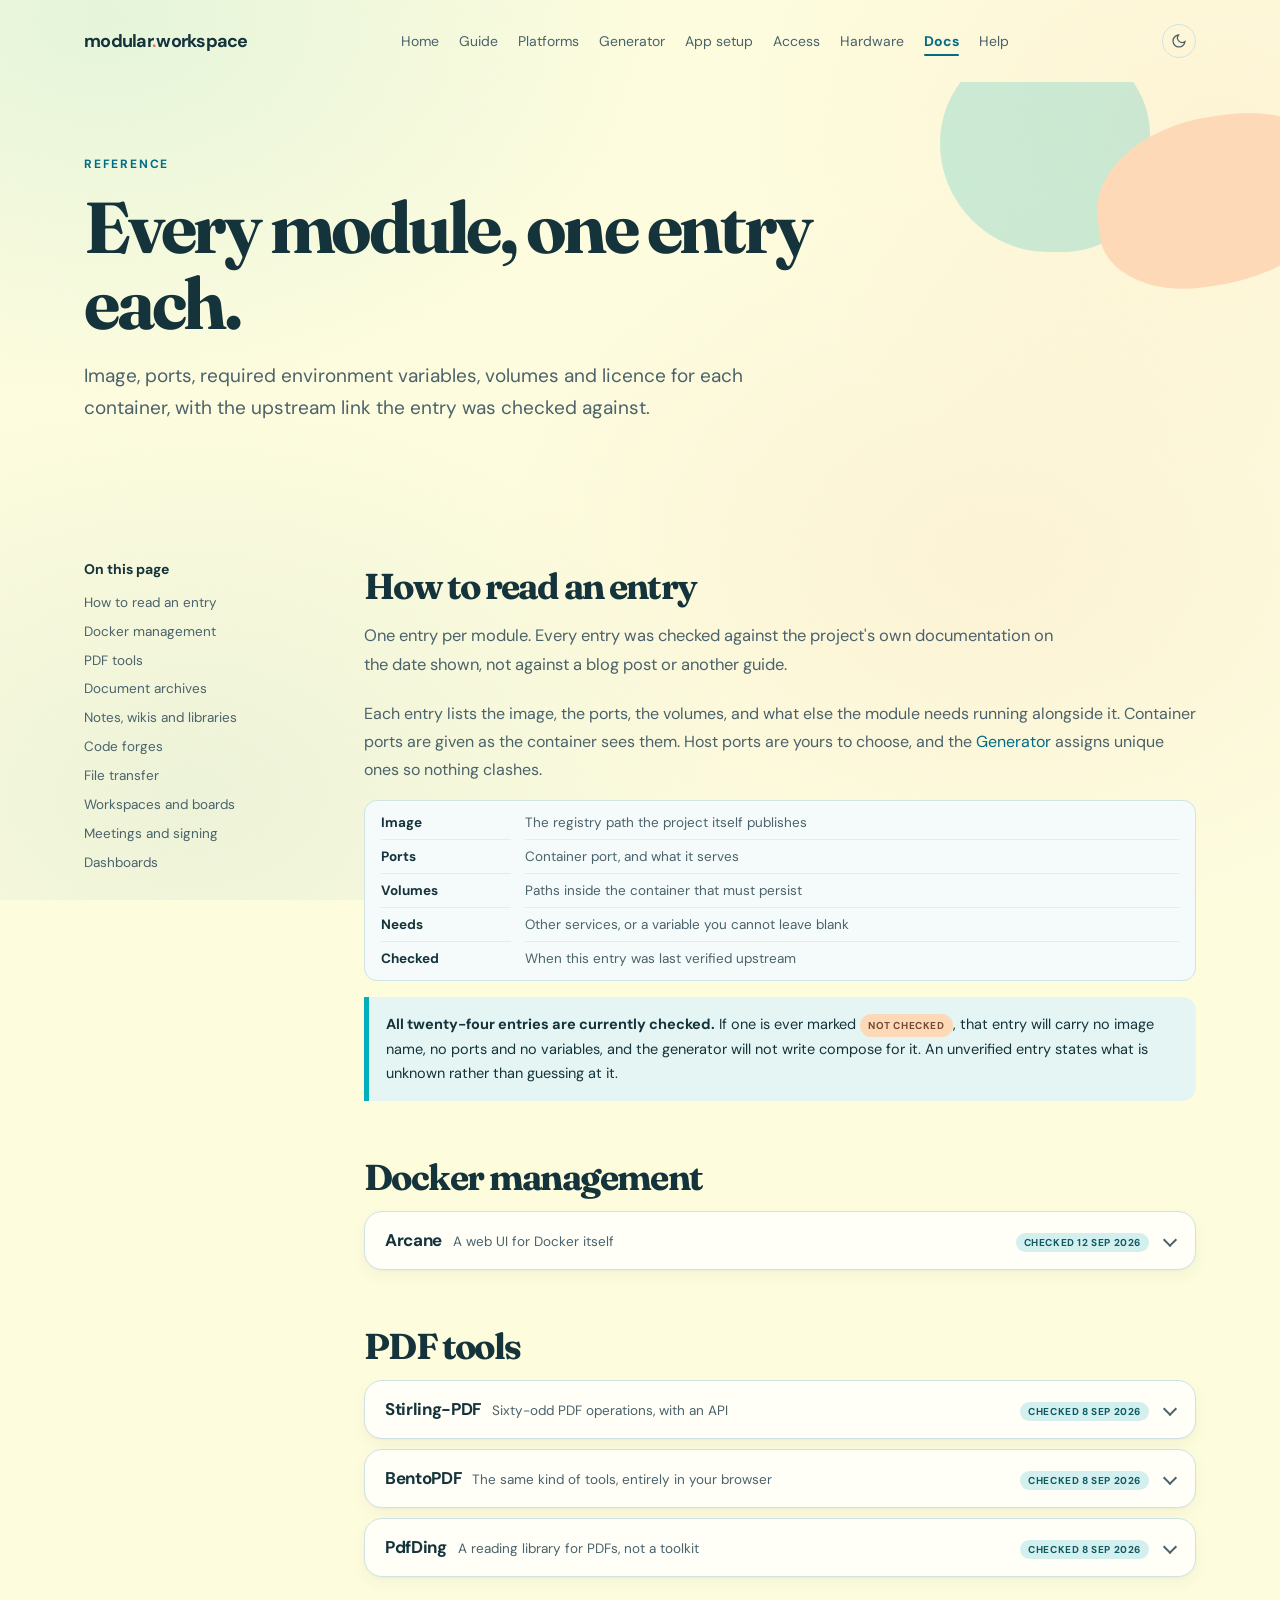
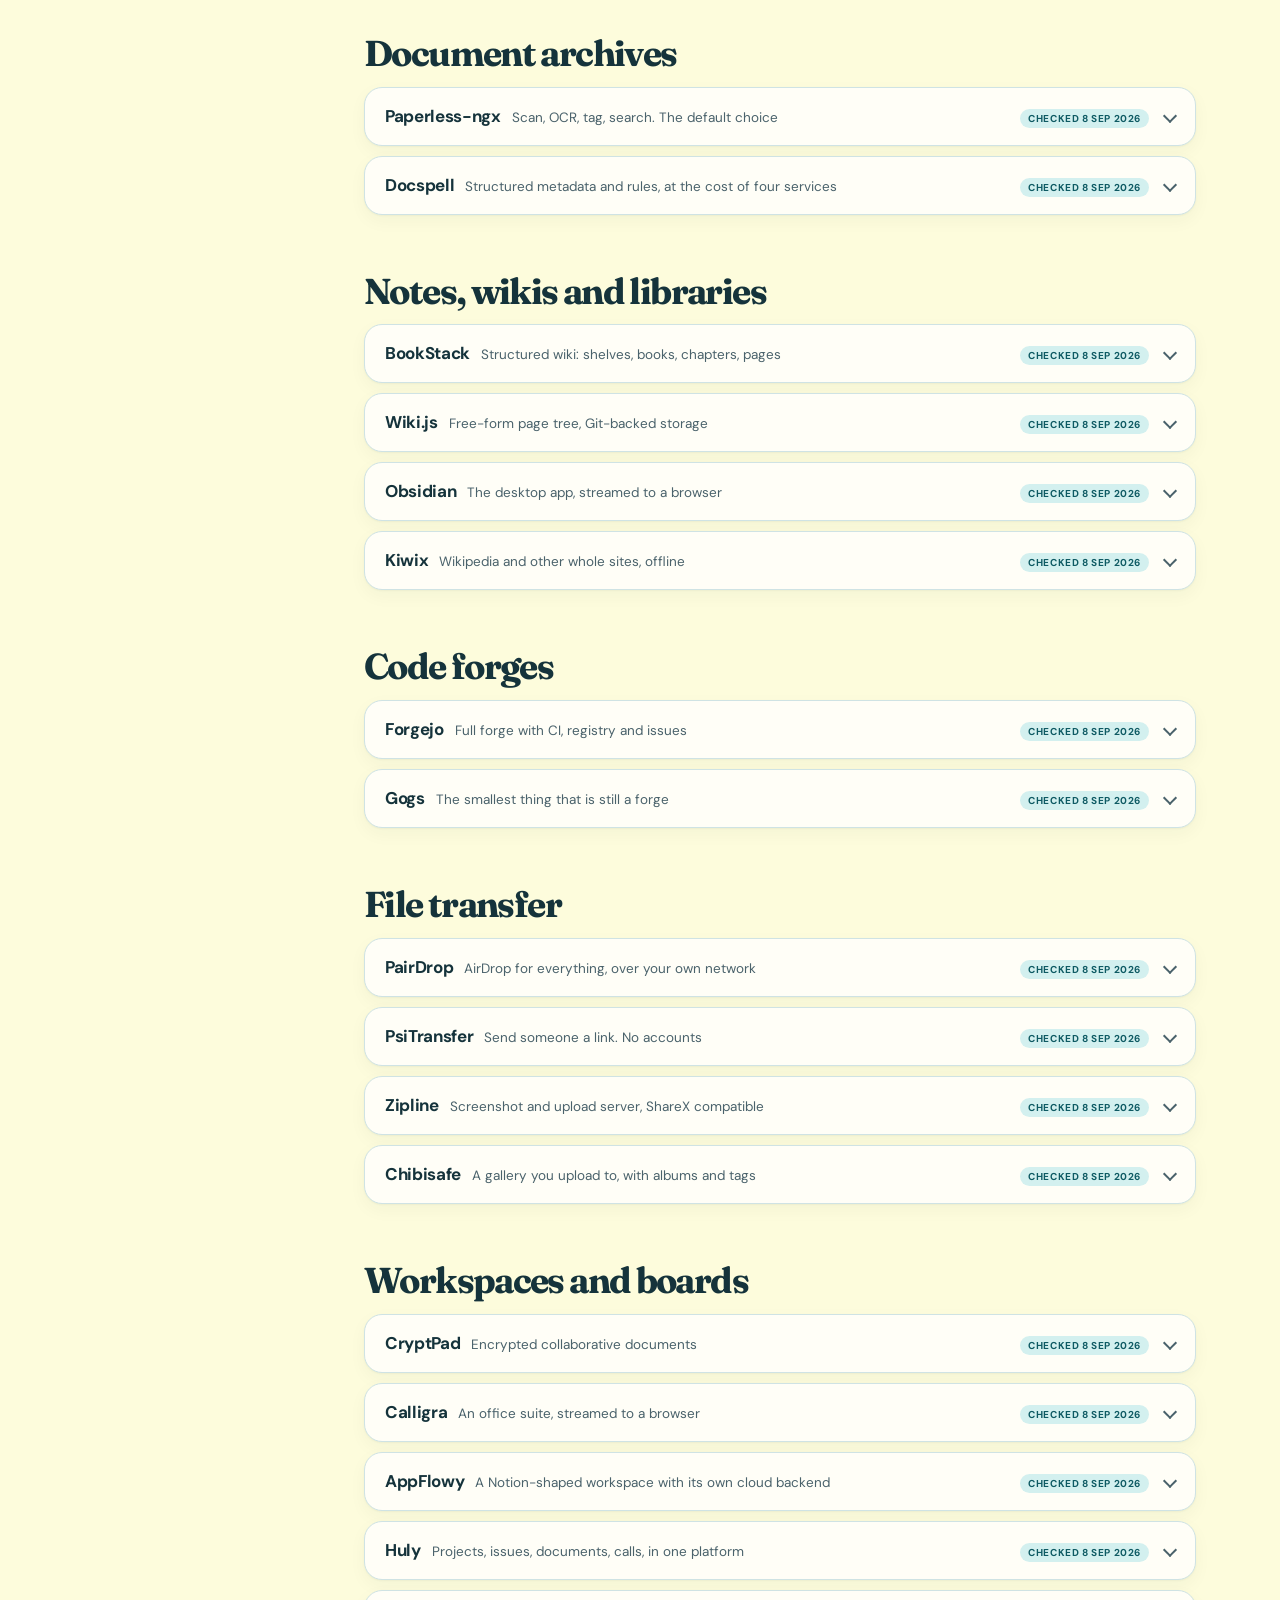
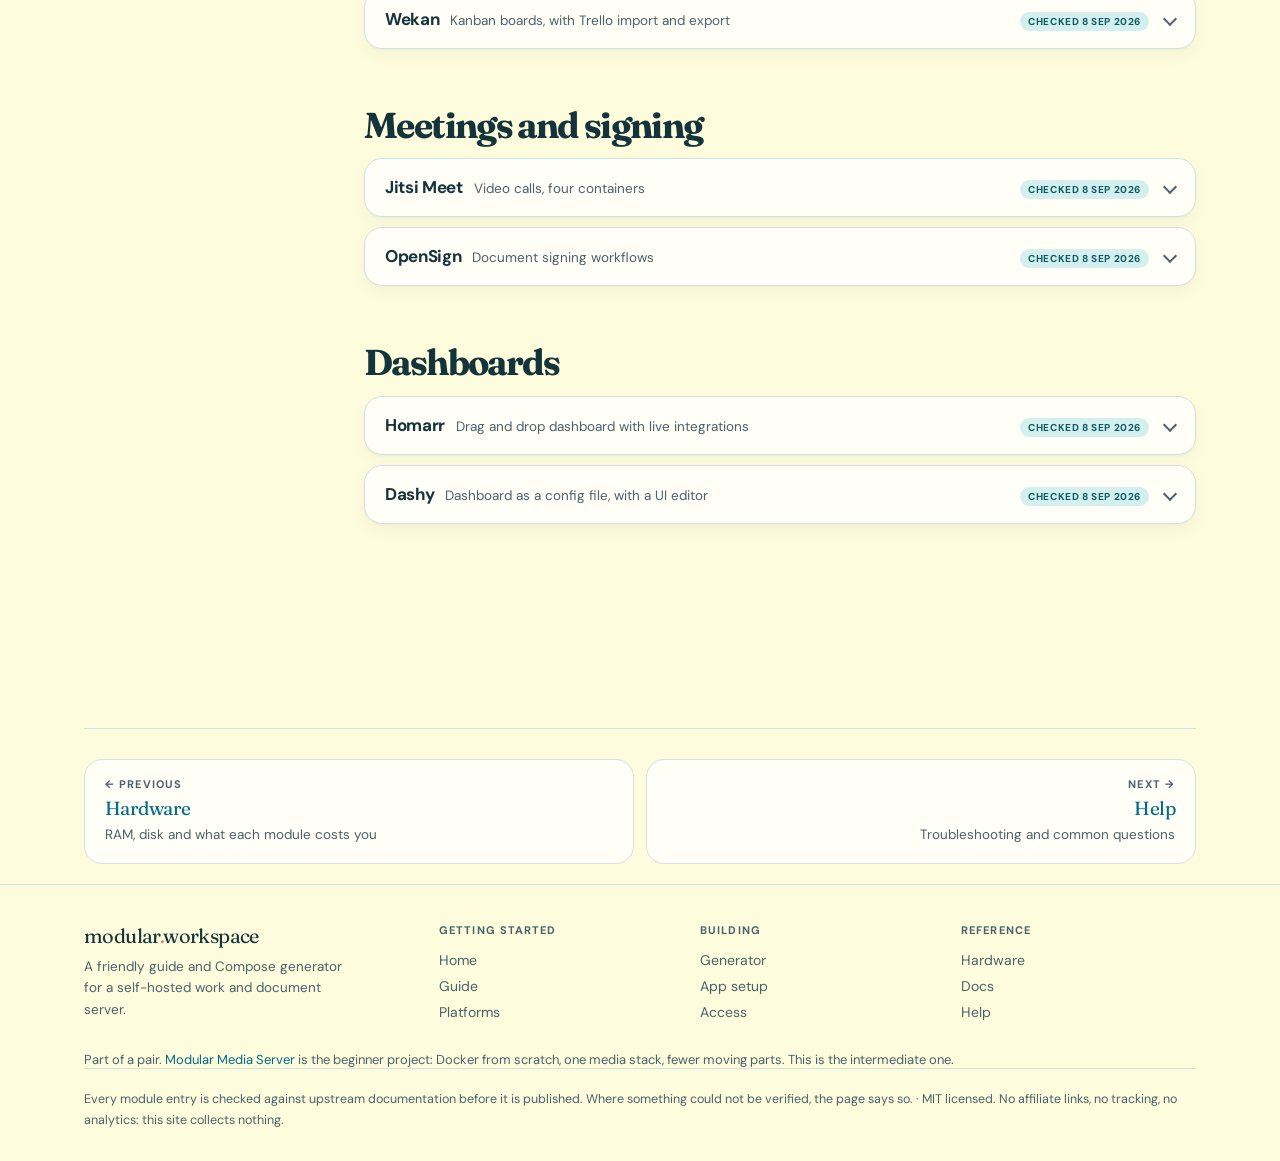
==== commit b29b0101: "Update documentation.html" ====
--- a/documentation.html
+++ b/documentation.html
@@ -36,6 +36,7 @@
 <aside class="toc" id="toc">
 <strong>On this page</strong>
 <a href="#how">How to read an entry</a>
+<a href="#docker">Docker management</a>
 <a href="#pdf">PDF tools</a>
 <a href="#archives">Document archives</a>
 <a href="#knowledge">Notes, wikis and libraries</a>
@@ -72,6 +73,45 @@
 checked</span>, that entry will carry no image name, no ports and no
 variables, and the generator will not write compose for it. An unverified
 entry states what is unknown rather than guessing at it.</div>
+</section>
+
+<section id="docker">
+<h2>Docker management</h2>
+
+<details class="app"><summary><b>Arcane</b> <span class="d">A web UI for Docker
+itself</span> <span class="pill first">checked 12 Sep 2026</span></summary>
+<div class="abody">
+<div class="fields"><dl>
+<dt>Image</dt><dd>ghcr.io/getarcaneapp/arcane</dd>
+<dt>Ports</dt><dd>3552, web UI</dd>
+<dt>Volumes</dt><dd>/app/data, plus the Docker socket</dd>
+<dt>Needs</dt><dd>The Docker socket. It cannot work without it</dd>
+<dt>Required vars</dt><dd>ENCRYPTION_KEY, JWT_SECRET, APP_URL</dd>
+<dt>Licence</dt><dd>BSD 3-Clause</dd>
+</dl></div>
+<p>Containers, images, volumes, networks and Compose projects, in a browser.
+The same tool the <a href="https://parkertools.github.io/Modular-Media-Server/">media server</a> introduces, which is why it is
+here: if you followed that site, this is already familiar.</p>
+<div class="warning"><strong>The image path moved.</strong> Every Arcane
+repository moved to the getarcaneapp organisation, and releases after 1.7.2
+come from <code>ghcr.io/getarcaneapp/arcane</code>. Guides still pointing at
+<code>ghcr.io/ofkm/arcane</code> are pinned to the old namespace. Contested:
+some recent guides use <code>ghcr.io/getarcaneapp/manager</code> instead. The
+organisation README names <code>arcane</code>, which is what the generator
+writes.</div>
+<div class="warning"><strong>Never publish it.</strong> Arcane holds the Docker
+socket by definition, which is root on the host in practical terms. Anyone who
+reaches port 3552 can run any container as root. It is excluded from generated
+proxy configuration unconditionally, unlike Homarr where the socket is
+optional.</div>
+<p>ENCRYPTION_KEY protects the credentials it stores and must be at least 32
+characters; the generator writes 64 hex characters for both keys. Change the
+default login before anything else.</p>
+<p>Arcane gets its own <code>install-arcane.sh</code> because it is the one
+thing here you would sensibly install before the rest of the stack exists. It
+runs the same platform checks as the main script.</p>
+</div>
+</details>
 </section>
 
 <section id="pdf">
@@ -720,7 +760,8 @@
 <div class="footcol"><b>Building</b><a href="generator.html">Generator</a><a href="setup.html">App setup</a><a href="access.html">Access</a></div>
 <div class="footcol"><b>Reference</b><a href="hardware.html">Hardware</a><a href="documentation.html">Docs</a><a href="faq.html">Help</a></div>
 </div>
-<div class="footbase">Every module entry is checked against upstream documentation before it is published. Where something could not be verified, the page says so. · PLACEHOLDER: licence and attribution line.</div>
+<div class="footsibling">Part of a pair. <a href="https://parkertools.github.io/Modular-Media-Server/">Modular Media Server</a> is the beginner project: Docker from scratch, one media stack, fewer moving parts. This is the intermediate one.</div>
+<div class="footbase">Every module entry is checked against upstream documentation before it is published. Where something could not be verified, the page says so. · MIT licensed. No affiliate links, no tracking, no analytics: this site collects nothing.</div>
 </div></footer>
 <script src="assets/site.js"></script>
 </body></html>
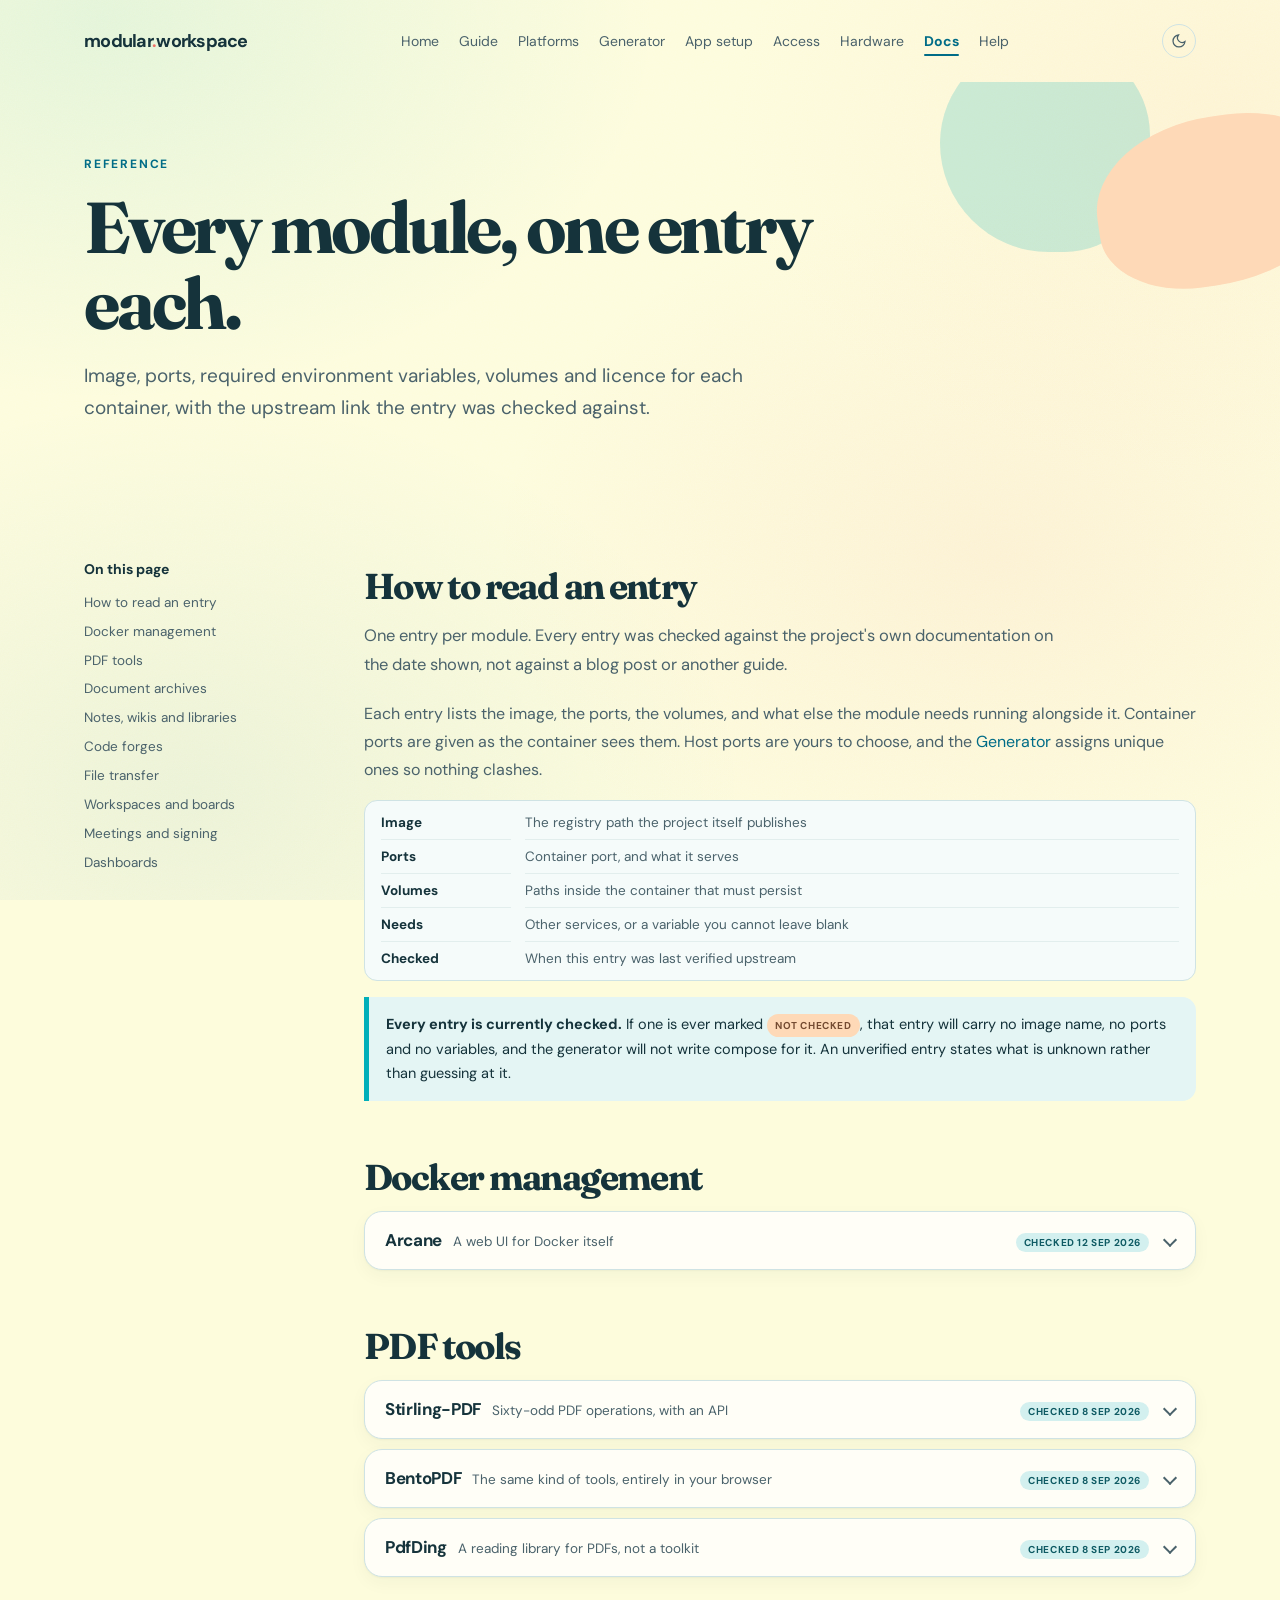
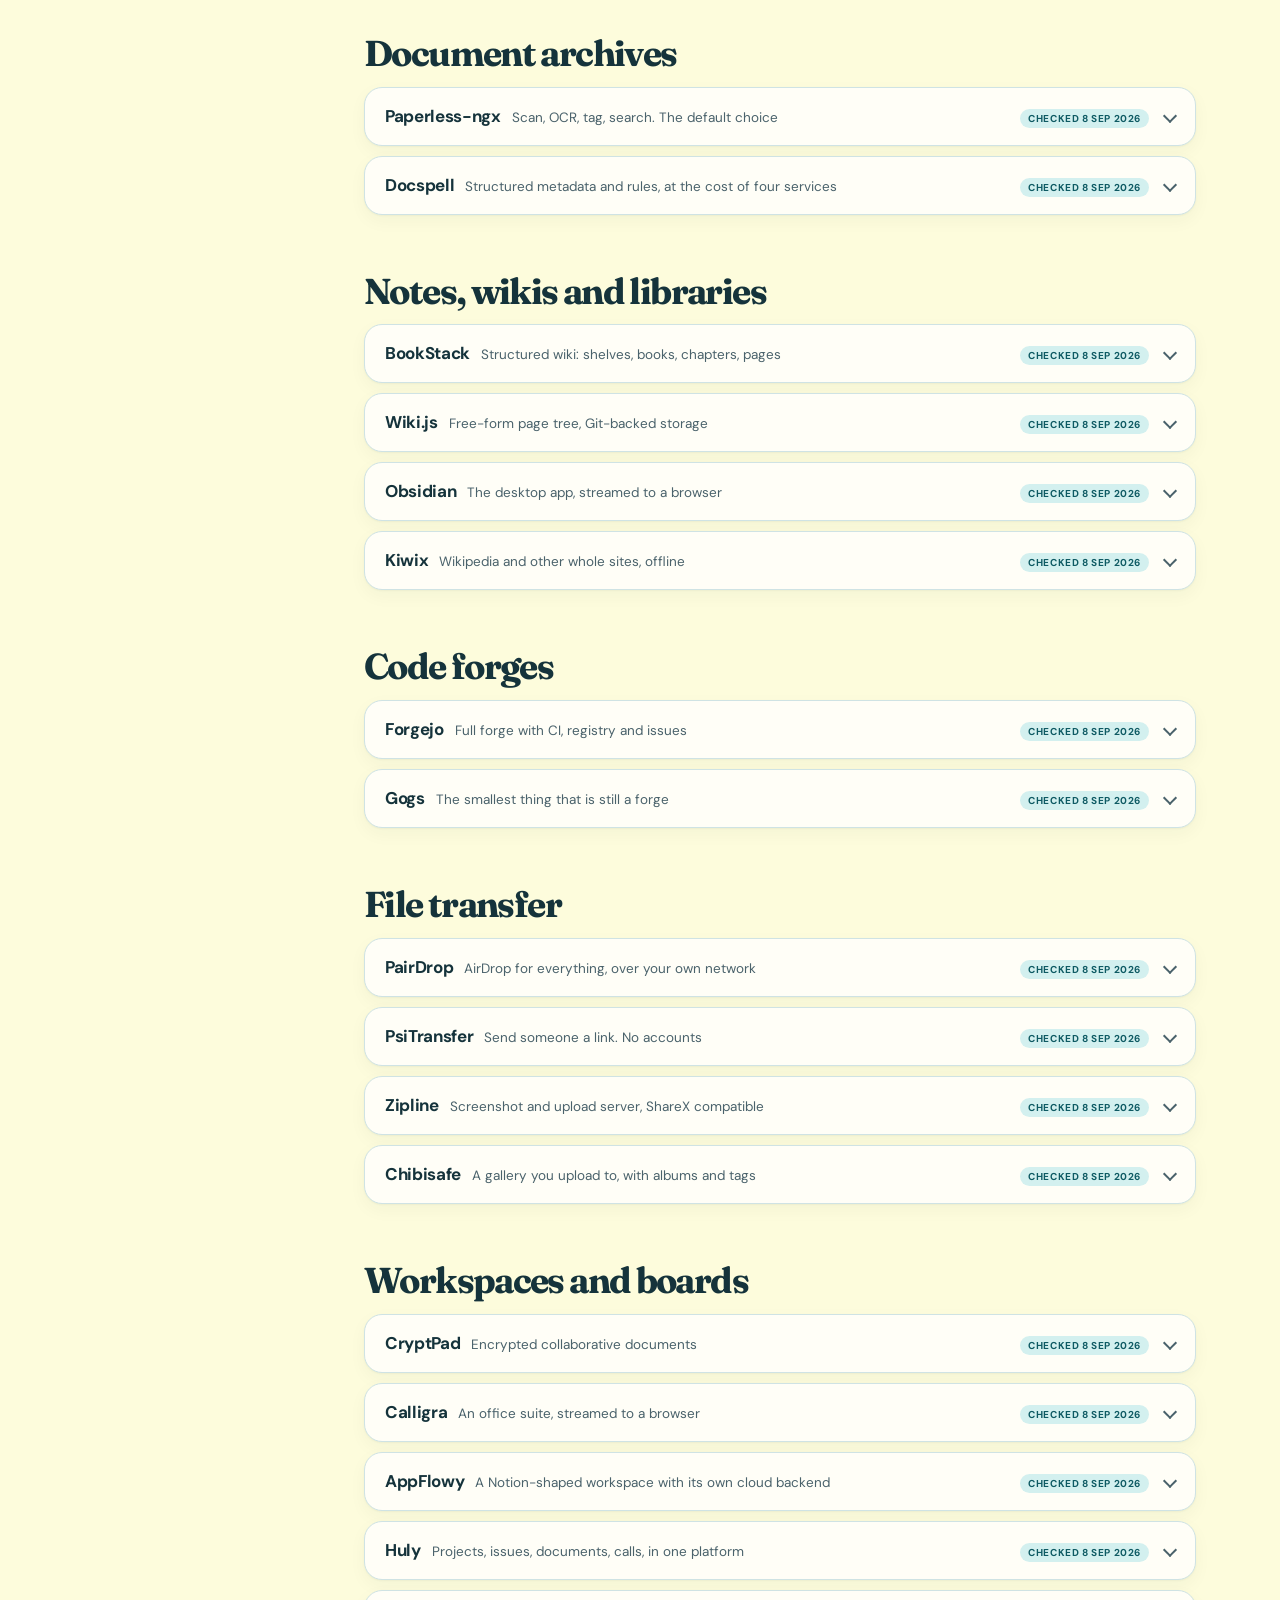
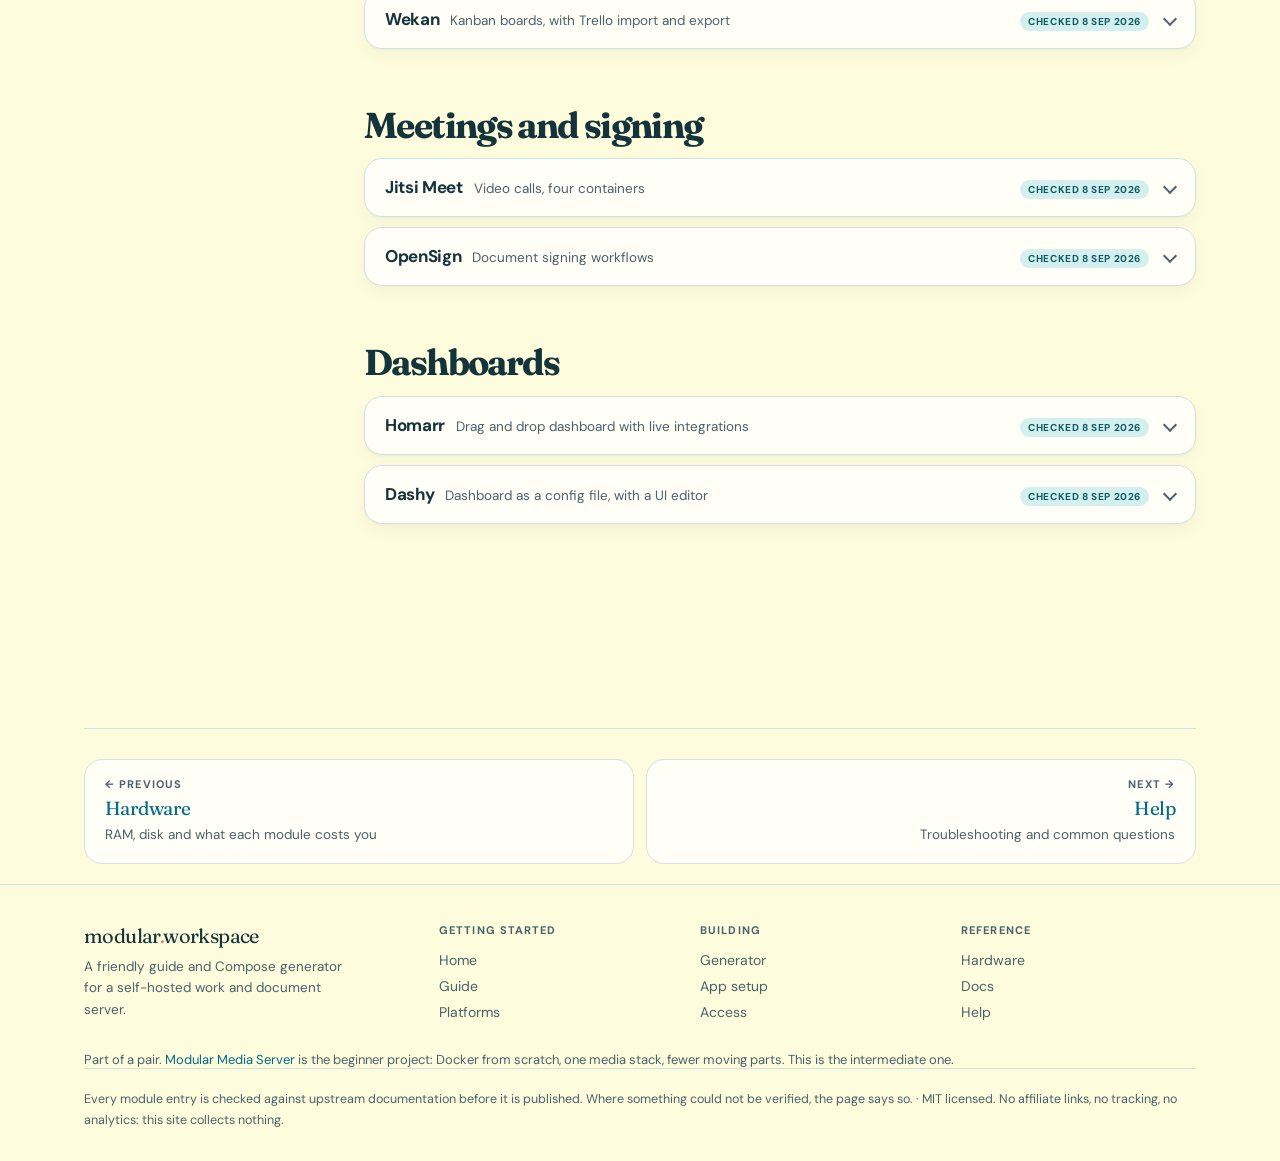
==== commit b197e17b: "Update documentation.html" ====
--- a/documentation.html
+++ b/documentation.html
@@ -68,7 +68,7 @@
 <dt>Checked</dt><dd>When this entry was last verified upstream</dd>
 </dl></div>
 
-<div class="tip"><strong>All twenty-four entries are currently
+<div class="tip"><strong>Every entry is currently
 checked.</strong> If one is ever marked <span class="pill after">not
 checked</span>, that entry will carry no image name, no ports and no
 variables, and the generator will not write compose for it. An unverified
